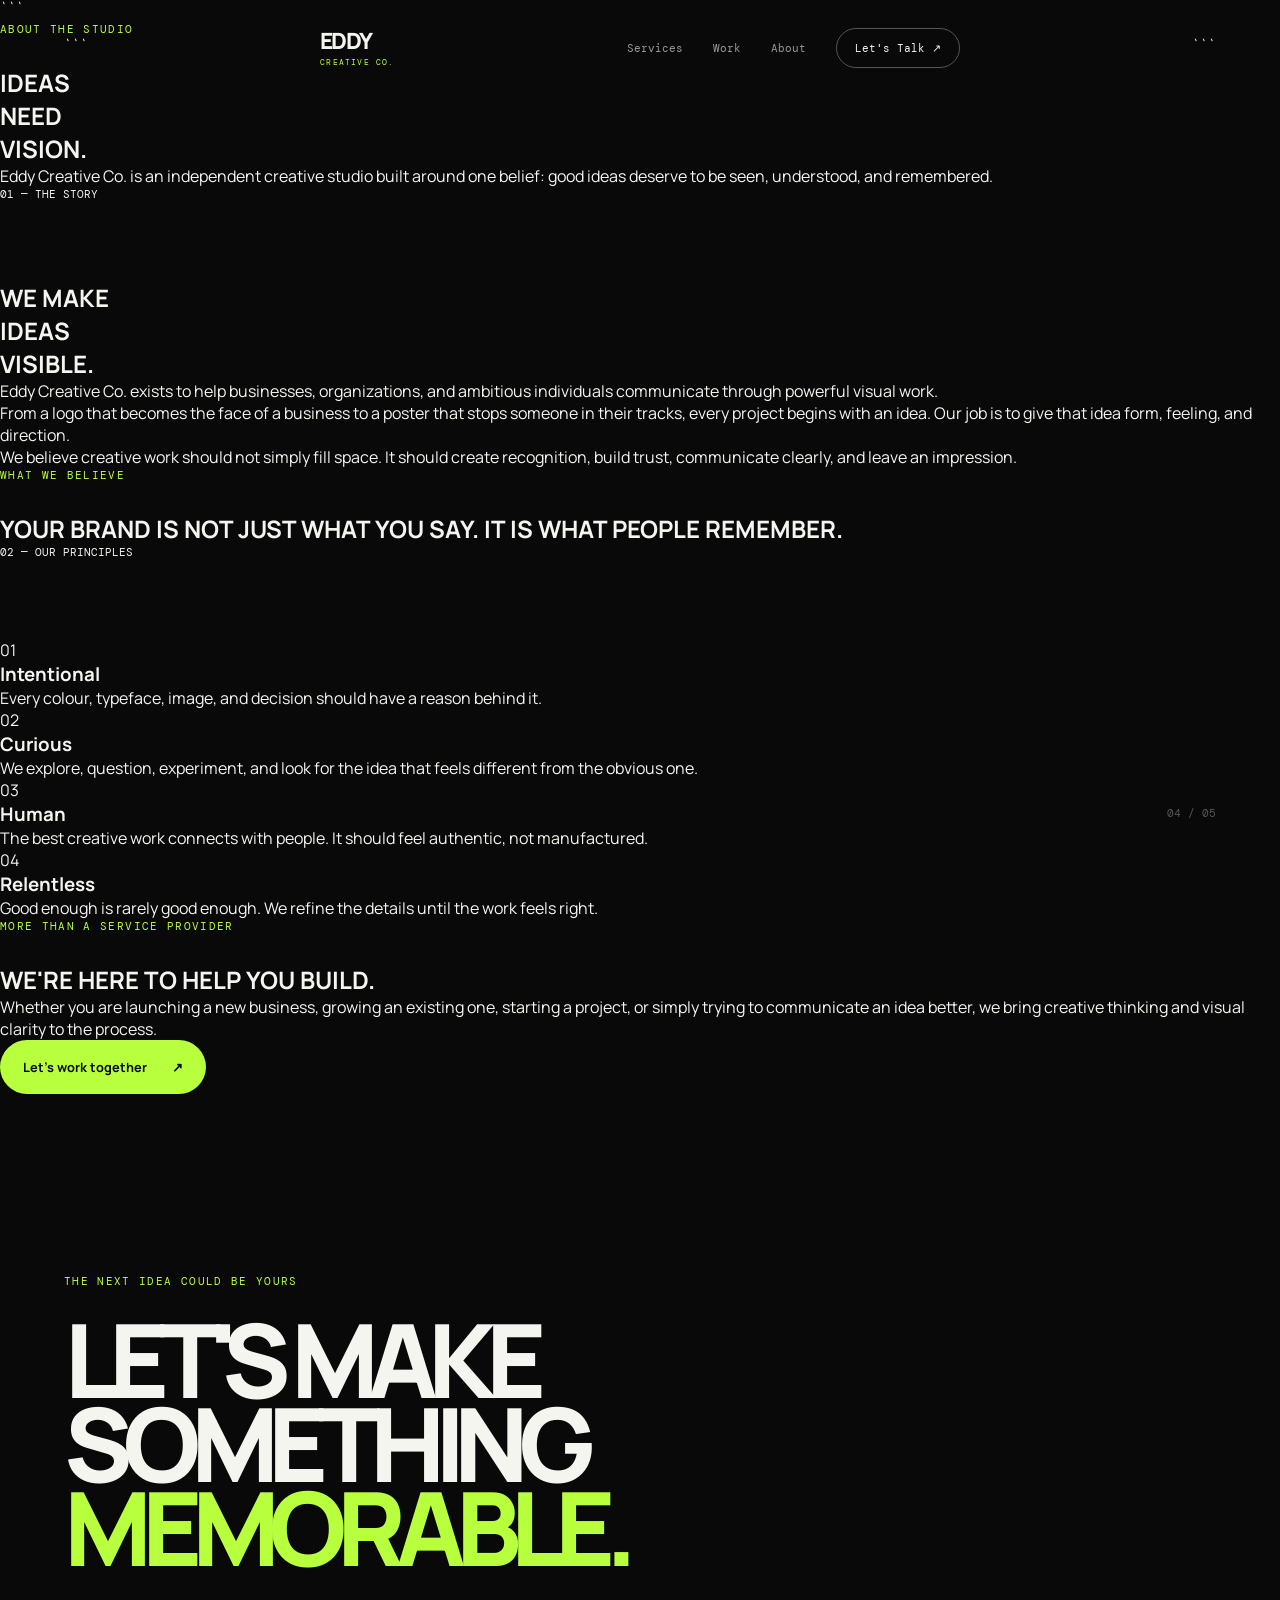
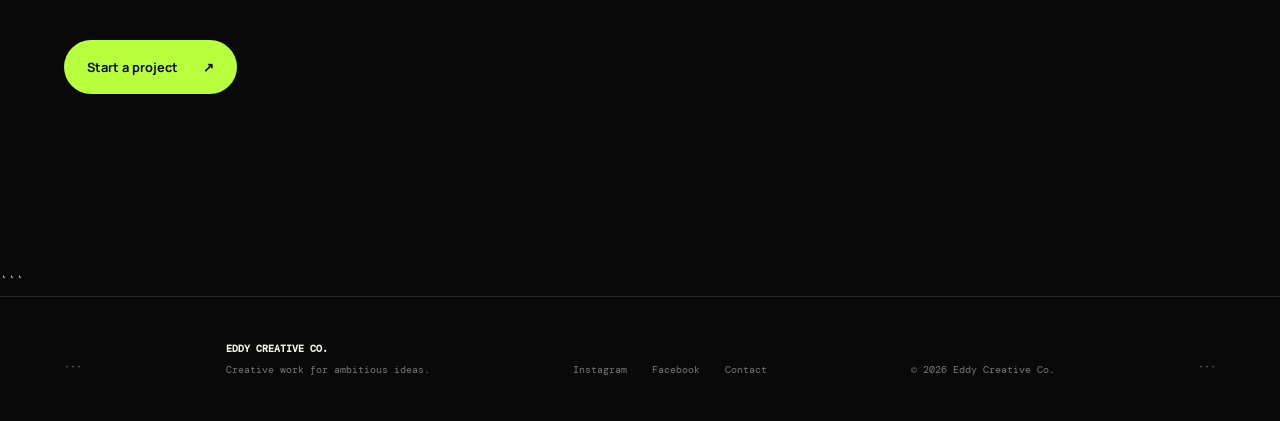
==== about.html @ 86f3cd33 "Update about.html" ====
<!DOCTYPE html>

<html lang="en">

<head>
  <meta charset="UTF-8" />
  <meta name="viewport" content="width=device-width, initial-scale=1.0" />

<meta
 name="description"
 content="About Eddy Creative Co. — an independent creative studio helping ambitious people and businesses turn ideas into memorable visual experiences."
/>

  <title>About — Eddy Creative Co.</title>

  <link rel="stylesheet" href="style.css" />
</head>

<body>

  <header class="site-header">

```
<a href="index.html" class="logo">
  <strong>EDDY</strong>
  <span>CREATIVE CO.</span>
</a>

<nav class="desktop-nav">
  <a href="services.html">Services</a>
  <a href="work.html">Work</a>
  <a href="about.html">About</a>
  <a href="contact.html" class="nav-button">Let's Talk ↗</a>
</nav>

<button class="menu-toggle" aria-label="Open menu">
  <span></span>
  <span></span>
</button>
```

  </header>

  <div class="mobile-menu">

```
<a href="index.html">Home</a>
<a href="services.html">Services</a>
<a href="work.html">Work</a>
<a href="about.html">About</a>
<a href="contact.html">Let's Talk ↗</a>
```

  </div>

  <main>

```
<!-- ABOUT HERO -->

<section class="about-hero">

  <p class="eyebrow">
    About the studio
  </p>

  <h1>
    IDEAS<br />
    NEED<br />
    <span>VISION.</span>
  </h1>

  <p class="about-intro">
    Eddy Creative Co. is an independent creative studio built around one
    belief: good ideas deserve to be seen, understood, and remembered.
  </p>

  <div class="hero-number">
    04 / 05
  </div>

</section>


<!-- STORY -->

<section class="about-story">

  <div class="section-label">
    01 — THE STORY
  </div>

  <div class="about-story-grid">

    <h2>
      WE MAKE<br />
      IDEAS<br />
      <span>VISIBLE.</span>
    </h2>

    <div class="about-story-text">

      <p>
        Eddy Creative Co. exists to help businesses, organizations, and
        ambitious individuals communicate through powerful visual work.
      </p>

      <p>
        From a logo that becomes the face of a business to a poster that
        stops someone in their tracks, every project begins with an idea.
        Our job is to give that idea form, feeling, and direction.
      </p>

      <p>
        We believe creative work should not simply fill space. It should
        create recognition, build trust, communicate clearly, and leave an
        impression.
      </p>

    </div>

  </div>

</section>


<!-- BELIEF -->

<section class="about-belief">

  <p class="eyebrow">
    What we believe
  </p>

  <h2>
    YOUR BRAND IS NOT JUST
    <span>WHAT YOU SAY.</span>
    IT IS WHAT PEOPLE
    <span>REMEMBER.</span>
  </h2>

</section>


<!-- VALUES -->

<section class="values-section">

  <div class="section-label">
    02 — OUR PRINCIPLES
  </div>

  <div class="values-grid">


    <article class="value-card">

      <span>01</span>

      <h3>
        Intentional
      </h3>

      <p>
        Every colour, typeface, image, and decision should have a reason
        behind it.
      </p>

    </article>


    <article class="value-card">

      <span>02</span>

      <h3>
        Curious
      </h3>

      <p>
        We explore, question, experiment, and look for the idea that feels
        different from the obvious one.
      </p>

    </article>


    <article class="value-card">

      <span>03</span>

      <h3>
        Human
      </h3>

      <p>
        The best creative work connects with people. It should feel
        authentic, not manufactured.
      </p>

    </article>


    <article class="value-card">

      <span>04</span>

      <h3>
        Relentless
      </h3>

      <p>
        Good enough is rarely good enough. We refine the details until the
        work feels right.
      </p>

    </article>

  </div>

</section>


<!-- CREATIVE PARTNER -->

<section class="about-partner">

  <div class="partner-content">

    <p class="eyebrow">
      More than a service provider
    </p>

    <h2>
      WE'RE HERE TO HELP YOU
      <span>BUILD.</span>
    </h2>

    <p>
      Whether you are launching a new business, growing an existing one,
      starting a project, or simply trying to communicate an idea better,
      we bring creative thinking and visual clarity to the process.
    </p>

    <a href="contact.html" class="primary-button">
      Let's work together
      <span>↗</span>
    </a>

  </div>

</section>


<!-- CTA -->

<section class="work-cta">

  <p class="eyebrow">
    The next idea could be yours
  </p>

  <h2>
    LET'S MAKE<br />
    SOMETHING<br />
    <span>MEMORABLE.</span>
  </h2>

  <a href="contact.html" class="primary-button">
    Start a project
    <span>↗</span>
  </a>

</section>
```

  </main>

  <footer class="site-footer">

```
<div>

  <strong>
    EDDY CREATIVE CO.
  </strong>

  <p>
    Creative work for ambitious ideas.
  </p>

</div>

<div class="footer-links">

  <a href="#">
    Instagram
  </a>

  <a href="#">
    Facebook
  </a>

  <a href="contact.html">
    Contact
  </a>

</div>

<p>
  © 2026 Eddy Creative Co.
</p>
```

  </footer>

  <script src="script.js"></script>

</body>

</html>
---- style.css ----
@import url('https://fonts.googleapis.com/css2?family=DM+Mono:wght@400;500&family=Manrope:wght@400;500;600;700;800&display=swap');

/* =========================
RESET
========================= */

* {
  margin: 0;
  padding: 0;
  box-sizing: border-box;
  }

html {
scroll-behavior: smooth;
}

body {
background: #090909;
color: #f5f5f0;
font-family: 'Manrope', sans-serif;
overflow-x: hidden;
}

a {
color: inherit;
text-decoration: none;
}

button {
font-family: inherit;
}

/* =========================
VARIABLES
========================= */

:root {
--black: #090909;
--dark: #111111;
--soft-dark: #181818;
--white: #f5f5f0;
--muted: #888888;
--line: #292929;
--lime: #b8ff3d;
}

/* =========================
HEADER
========================= */

.site-header {
align-items: center;
display: flex;
justify-content: space-between;
left: 0;
padding: 28px 5vw;
position: absolute;
right: 0;
top: 0;
z-index: 20;
}

.logo {
display: flex;
flex-direction: column;
line-height: 1;
}

.logo strong {
font-size: 1.4rem;
font-weight: 800;
letter-spacing: -0.08em;
}

.logo span {
color: var(--lime);
font-family: 'DM Mono', monospace;
font-size: 0.5rem;
letter-spacing: 0.15em;
margin-top: 5px;
}

.desktop-nav {
align-items: center;
display: flex;
gap: 30px;
}

.desktop-nav a {
color: #999;
font-family: 'DM Mono', monospace;
font-size: 0.7rem;
transition: color 0.3s ease;
}

.desktop-nav a:hover {
color: var(--lime);
}

.nav-button {
border: 1px solid #555;
border-radius: 100px;
color: var(--white) !important;
padding: 12px 18px;
}

/* =========================
MOBILE MENU
========================= */

.menu-toggle {
background: none;
border: none;
cursor: pointer;
display: none;
flex-direction: column;
gap: 6px;
}

.menu-toggle span {
background: var(--white);
display: block;
height: 1px;
width: 28px;
}

.mobile-menu {
background: var(--black);
display: none;
flex-direction: column;
gap: 25px;
inset: 0;
padding: 120px 8vw;
position: fixed;
z-index: 15;
}

.mobile-menu.active {
display: flex;
}

.mobile-menu a {
font-size: 2.5rem;
font-weight: 700;
letter-spacing: -0.06em;
}

/* =========================
COMMON
========================= */

.eyebrow {
color: var(--lime);
font-family: 'DM Mono', monospace;
font-size: 0.7rem;
letter-spacing: 0.12em;
margin-bottom: 30px;
text-transform: uppercase;
}

.section-label {
font-family: 'DM Mono', monospace;
font-size: 0.7rem;
margin-bottom: 80px;
}

.text-link {
border-bottom: 1px solid #555;
color: #aaa;
display: inline-block;
font-family: 'DM Mono', monospace;
font-size: 0.7rem;
padding-bottom: 8px;
transition: color 0.3s ease, border-color 0.3s ease;
}

.text-link:hover {
border-color: var(--lime);
color: var(--lime);
}

.primary-button {
align-items: center;
background: var(--lime);
border-radius: 100px;
color: var(--black);
display: inline-flex;
font-size: 0.8rem;
font-weight: 700;
gap: 25px;
padding: 18px 23px;
transition: transform 0.3s ease;
}

.primary-button:hover {
transform: translateY(-5px);
}

/* =========================
HOME HERO
========================= */

.hero {
align-items: flex-end;
display: flex;
min-height: 100vh;
overflow: hidden;
padding: 170px 5vw 80px;
position: relative;
}

.hero::before {
background-image:
linear-gradient(
rgba(255, 255, 255, 0.025) 1px,
transparent 1px
),
linear-gradient(
90deg,
rgba(255, 255, 255, 0.025) 1px,
transparent 1px
);
background-size: 80px 80px;
content: '';
inset: 0;
mask-image: linear-gradient(to bottom, black, transparent);
pointer-events: none;
position: absolute;
}

.hero-orb {
background: radial-gradient(
circle,
rgba(184, 255, 61, 0.16),
rgba(184, 255, 61, 0.04) 35%,
transparent 70%
);
height: 800px;
position: absolute;
right: -250px;
top: -150px;
width: 800px;
}

.hero-content {
position: relative;
z-index: 2;
}

.hero h1 {
font-size: clamp(4rem, 11vw, 10rem);
font-weight: 800;
letter-spacing: -0.1em;
line-height: 0.8;
}

.hero h1 span,
.intro-section h2 span,
.services-preview h2 span,
.statement-section h2 span,
.featured-work h2 span,
.cta-section h2 span {
color: var(--lime);
}

.hero-bottom {
align-items: flex-end;
display: flex;
gap: 80px;
justify-content: space-between;
margin-top: 65px;
max-width: 850px;
}

.hero-bottom p {
color: var(--muted);
font-size: 0.95rem;
line-height: 1.7;
max-width: 320px;
}

.hero-number {
bottom: 80px;
color: #555;
font-family: 'DM Mono', monospace;
font-size: 0.7rem;
position: absolute;
right: 5vw;
}

/* =========================
HOME INTRO
========================= */

.intro-section {
background: var(--lime);
color: var(--black);
padding: 150px 5vw;
}

.intro-content {
display: grid;
gap: 100px;
grid-template-columns: 1.4fr 1fr;
}

.intro-content h2 {
font-size: clamp(3rem, 7vw, 7rem);
font-weight: 800;
letter-spacing: -0.09em;
line-height: 0.85;
}

.intro-text {
align-self: end;
max-width: 400px;
}

.intro-text p {
font-size: 1rem;
line-height: 1.7;
margin-bottom: 40px;
}

/* =========================
HOME SERVICES
========================= */

.services-preview {
padding: 160px 5vw;
}

.section-heading {
align-items: flex-end;
display: flex;
justify-content: space-between;
}

.section-heading h2,
.featured-work h2 {
font-size: clamp(3rem, 7vw, 7rem);
font-weight: 800;
letter-spacing: -0.09em;
line-height: 0.85;
}

.services-grid {
display: grid;
grid-template-columns: repeat(4, 1fr);
margin-top: 100px;
}

.service-card {
border-left: 1px solid var(--line);
min-height: 300px;
padding: 25px;
position: relative;
transition: background 0.3s ease;
}

.service-card:hover {
background: var(--soft-dark);
}

.service-card > span {
color: var(--muted);
font-family: 'DM Mono', monospace;
font-size: 0.7rem;
}

.service-card h3 {
font-size: 1.5rem;
letter-spacing: -0.06em;
margin-top: 80px;
}

.service-card p {
color: var(--muted);
font-size: 0.85rem;
line-height: 1.6;
margin-top: 20px;
max-width: 230px;
}

.service-card strong {
bottom: 25px;
font-size: 1.5rem;
position: absolute;
right: 25px;
}

/* =========================
STATEMENT
========================= */

.statement-section {
background: #eeeeea;
color: var(--black);
padding: 160px 5vw;
}

.statement-section .eyebrow {
color: #555;
}

.statement-section h2 {
font-size: clamp(3rem, 7vw, 7rem);
font-weight: 800;
letter-spacing: -0.09em;
line-height: 0.85;
max-width: 1100px;
}

/* =========================
FEATURED WORK
========================= */

.featured-work {
padding: 160px 5vw;
}

.work-grid {
display: grid;
gap: 25px;
grid-template-columns: 1.4fr 1fr;
margin-top: 90px;
}

.work-card-large {
grid-row: span 2;
}

.work-card {
display: block;
}

.work-visual {
align-items: flex-end;
display: flex;
height: 100%;
justify-content: space-between;
min-height: 350px;
padding: 30px;
transition: transform 0.5s ease;
}

.work-card-large .work-visual {
min-height: 725px;
}

.work-card:hover .work-visual {
transform: scale(0.98);
}

.visual-one {
background: #222;
}

.visual-two {
background: #333;
}

.visual-three {
background: #151515;
}

.work-visual span {
color: var(--lime);
font-family: 'DM Mono', monospace;
font-size: 0.7rem;
}

.work-visual strong {
font-size: clamp(1.5rem, 3vw, 3.5rem);
letter-spacing: -0.08em;
line-height: 0.85;
text-align: right;
}

.work-info {
align-items: center;
display: flex;
justify-content: space-between;
padding-top: 18px;
}

.work-info h3 {
font-size: 1rem;
}

.work-info span {
color: var(--muted);
font-family: 'DM Mono', monospace;
font-size: 0.65rem;
}

/* =========================
SERVICES PAGE HERO
========================= */

.services-hero {
min-height: 90vh;
padding: 180px 5vw 100px;
position: relative;
}

.services-hero h1 {
font-size: clamp(4rem, 12vw, 11rem);
font-weight: 800;
letter-spacing: -0.1em;
line-height: 0.8;
}

.services-hero h1 span {
color: var(--lime);
}

.services-intro {
color: var(--muted);
font-size: 0.95rem;
line-height: 1.7;
margin-top: 60px;
max-width: 480px;
}

/* =========================
SERVICE DETAILS
========================= */

.services-list-section {
background: #eeeeea;
color: var(--black);
padding: 120px 5vw 160px;
}

.service-detail {
border-top: 1px solid #c9c9c9;
display: grid;
gap: 50px;
grid-template-columns: 80px 1fr 80px;
padding: 70px 0;
transition: padding 0.3s ease;
}

.service-detail:last-child {
border-bottom: 1px solid #c9c9c9;
}

.service-detail:hover {
padding-left: 20px;
padding-right: 20px;
}

.service-detail-number {
color: #777;
font-family: 'DM Mono', monospace;
font-size: 0.7rem;
}

.service-detail-content {
max-width: 800px;
}

.service-detail-content h2 {
font-size: clamp(3.5rem, 7vw, 7rem);
font-weight: 800;
letter-spacing: -0.09em;
line-height: 0.82;
margin-bottom: 45px;
}

.service-detail-content h2 span {
color: #777;
}

.service-detail-content p {
color: #555;
font-size: 1rem;
line-height: 1.7;
margin-bottom: 20px;
max-width: 600px;
}

.service-tags {
display: flex;
flex-wrap: wrap;
gap: 8px;
margin-top: 40px;
}

.service-tags span {
border: 1px solid #bbb;
border-radius: 100px;
color: #555;
font-family: 'DM Mono', monospace;
font-size: 0.6rem;
padding: 10px 14px;
}

.service-detail-arrow {
font-size: 2rem;
text-align: right;
transition: transform 0.3s ease;
}

.service-detail:hover .service-detail-arrow {
transform: translate(8px, -8px);
}

/* =========================
PROCESS
========================= */

.process-section {
padding: 160px 5vw;
}

.process-section h2 {
font-size: clamp(3rem, 7vw, 7rem);
font-weight: 800;
letter-spacing: -0.09em;
line-height: 0.85;
}

.process-section h2 span {
color: var(--lime);
}

.process-grid {
border-top: 1px solid var(--line);
display: grid;
grid-template-columns: repeat(4, 1fr);
margin-top: 100px;
}

.process-step {
border-right: 1px solid var(--line);
min-height: 280px;
padding: 30px;
}

.process-step:first-child {
border-left: 1px solid var(--line);
}

.process-step > span {
color: var(--lime);
font-family: 'DM Mono', monospace;
font-size: 0.7rem;
}

.process-step h3 {
font-size: 1.5rem;
letter-spacing: -0.06em;
margin-top: 70px;
}

.process-step p {
color: var(--muted);
font-size: 0.85rem;
line-height: 1.7;
margin-top: 20px;
}

/* =========================
WORK PAGE
========================= */

.work-hero {
min-height: 90vh;
padding: 180px 5vw 100px;
position: relative;
}

.work-hero h1 {
font-size: clamp(4rem, 12vw, 11rem);
font-weight: 800;
letter-spacing: -0.1em;
line-height: 0.8;
}

.work-hero h1 span,
.work-cta h2 span {
color: var(--lime);
}

.page-intro {
color: var(--muted);
font-size: 0.95rem;
line-height: 1.7;
margin-top: 55px;
max-width: 420px;
}

/* =========================
WORK CTA
========================= */

.work-cta {
padding: 180px 5vw;
}

.work-cta h2 {
font-size: clamp(3.5rem, 8vw, 8rem);
font-weight: 800;
letter-spacing: -0.1em;
line-height: 0.82;
margin-bottom: 70px;
}

/* =========================
FOOTER
========================= */

.site-footer {
align-items: flex-end;
border-top: 1px solid var(--line);
color: #777;
display: flex;
font-family: 'DM Mono', monospace;
font-size: 0.65rem;
justify-content: space-between;
padding: 45px 5vw;
}

.site-footer strong {
color: var(--white);
}

.site-footer p {
margin-top: 8px;
}

.footer-links {
display: flex;
gap: 25px;
}

.footer-links a:hover {
color: var(--lime);
}

/* =========================
REVEAL ANIMATIONS
========================= */

.reveal {
opacity: 0;
transform: translateY(30px);
transition: opacity 0.7s ease, transform 0.7s ease;
}

.reveal.visible {
opacity: 1;
transform: translateY(0);
}

/* =========================
RESPONSIVE
========================= */

@media (max-width: 850px) {

.desktop-nav {
display: none;
}

.menu-toggle {
display: flex;
}

.hero {
min-height: 850px;
}

.hero-bottom {
align-items: flex-start;
flex-direction: column;
gap: 30px;
}

.intro-content {
gap: 60px;
grid-template-columns: 1fr;
}

.services-grid {
grid-template-columns: 1fr 1fr;
}

.work-grid {
grid-template-columns: 1fr;
}

.work-card-large {
grid-row: auto;
}

.work-card-large .work-visual {
min-height: 450px;
}

.section-heading {
align-items: flex-start;
flex-direction: column;
gap: 40px;
}

.site-footer {
align-items: flex-start;
flex-direction: column;
gap: 35px;
}

.service-detail {
gap: 30px;
grid-template-columns: 50px 1fr 50px;
}

.process-grid {
grid-template-columns: 1fr 1fr;
}

}

@media (max-width: 550px) {

.site-header {
padding: 22px 6vw;
}

.hero {
padding: 160px 6vw 70px;
}

.hero h1 {
font-size: clamp(3.5rem, 16vw, 6rem);
}

.intro-section,
.services-preview,
.featured-work,
.statement-section,
.cta-section,
.work-cta,
.process-section {
padding: 100px 6vw;
}

.services-grid {
grid-template-columns: 1fr;
}

.service-card {
border-left: none;
border-top: 1px solid var(--line);
min-height: 260px;
}

.service-card:first-child {
border-top: none;
}

.work-card-large .work-visual,
.work-visual {
min-height: 350px;
}

.site-footer {
padding: 40px 6vw;
}

.services-hero,
.work-hero {
min-height: 800px;
padding: 160px 6vw 80px;
}

.services-hero h1,
.work-hero h1 {
font-size: clamp(3.5rem, 16vw, 6rem);
}

.services-list-section {
padding: 80px 6vw 100px;
}

.service-detail {
display: block;
padding: 55px 0;
}

.service-detail:hover {
padding-left: 0;
padding-right: 0;
}

.service-detail-number {
margin-bottom: 35px;
}

.service-detail-content h2 {
font-size: clamp(3rem, 15vw, 5rem);
margin-bottom: 35px;
}

.service-detail-arrow {
margin-top: 35px;
text-align: left;
}

.process-grid {
grid-template-columns: 1fr;
margin-top: 70px;
}

.process-step,
.process-step:first-child {
border-left: 1px solid var(--line);
border-right: 1px solid var(--line);
border-bottom: 1px solid var(--line);
}

.process-step h3 {
margin-top: 45px;
}

}
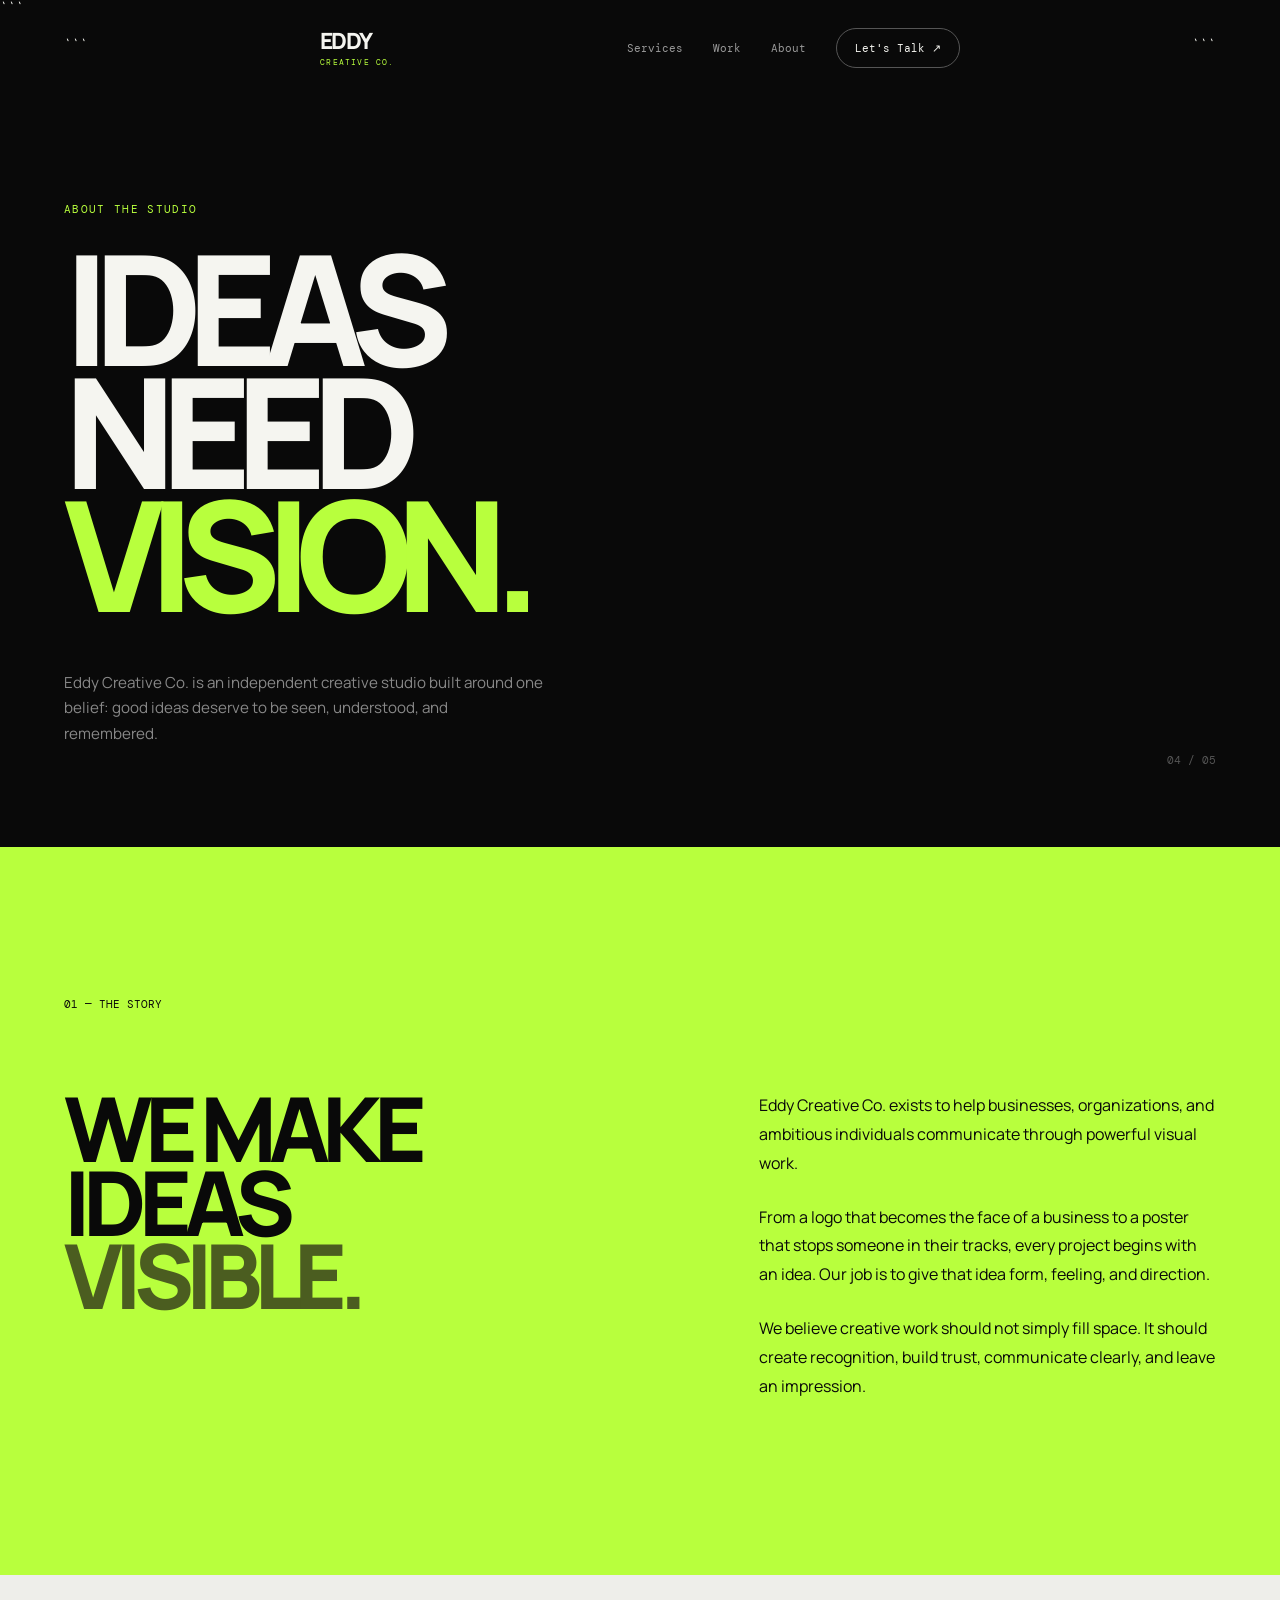
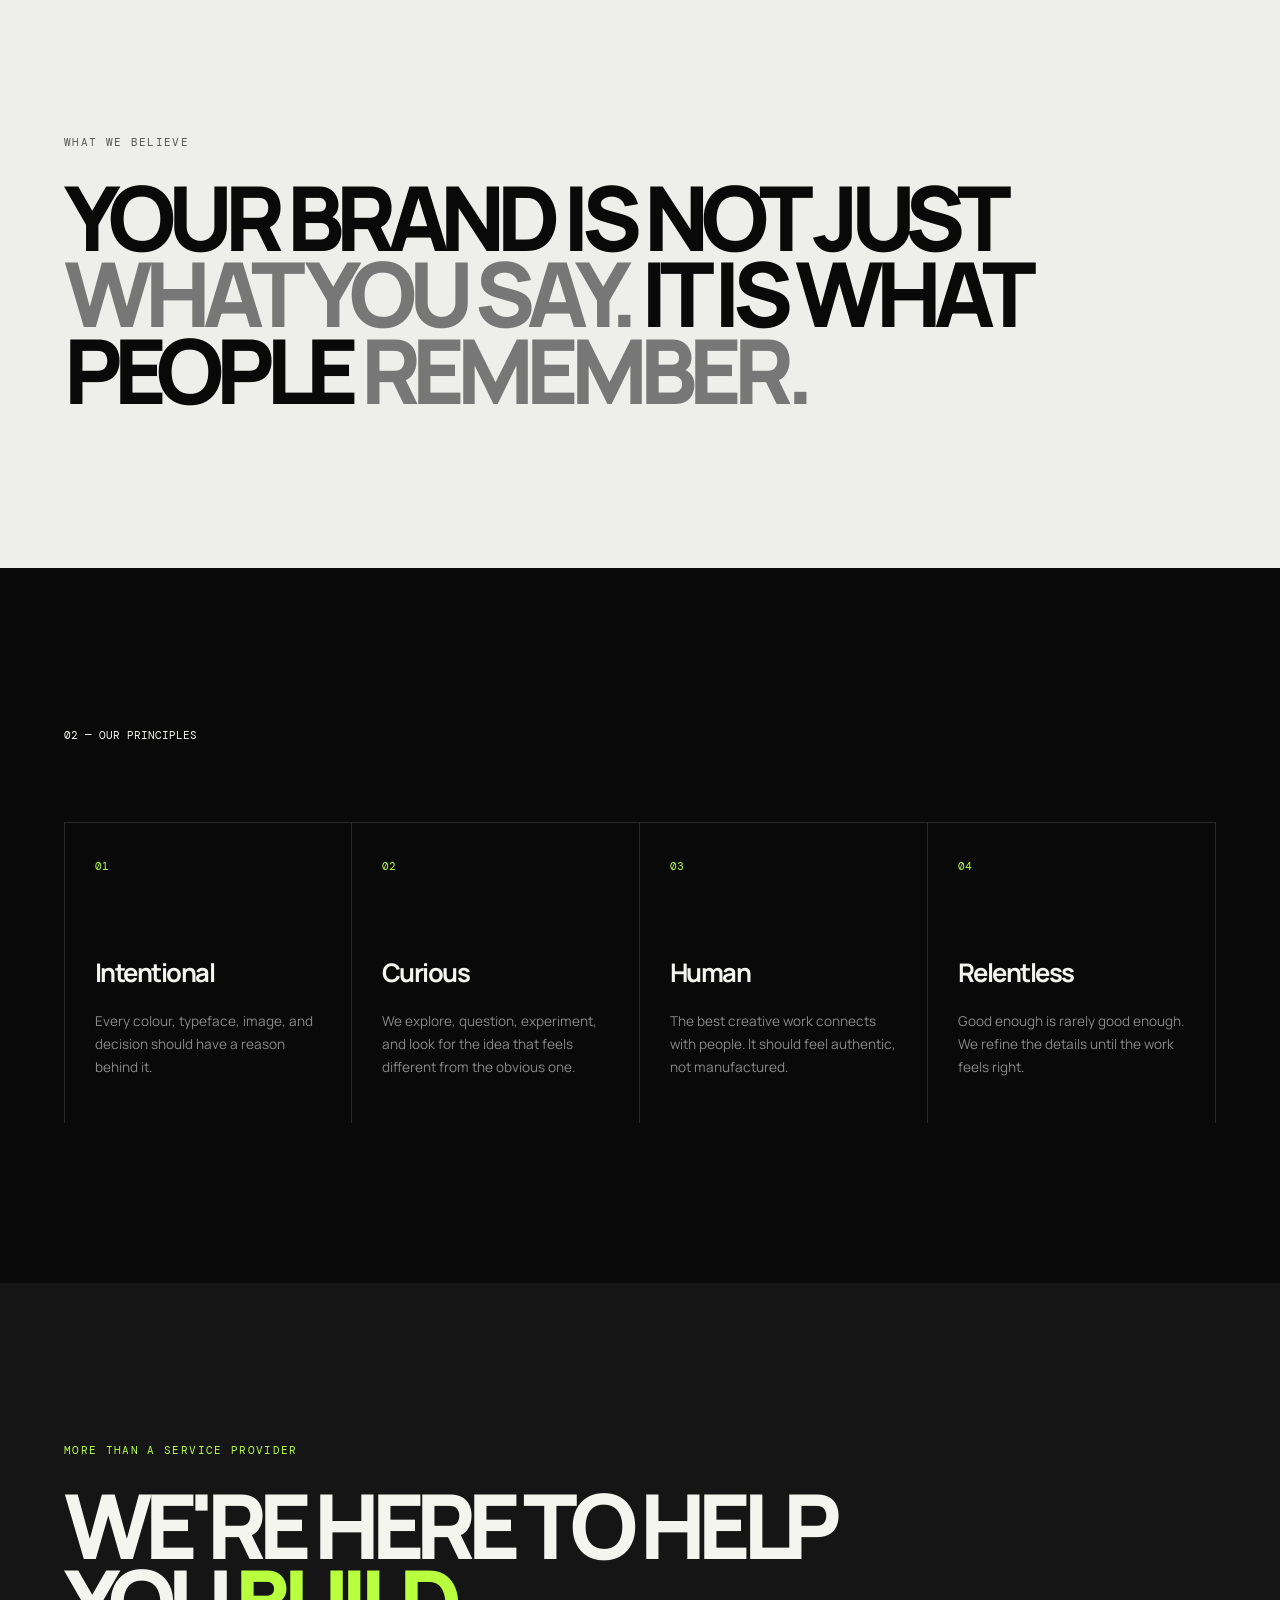
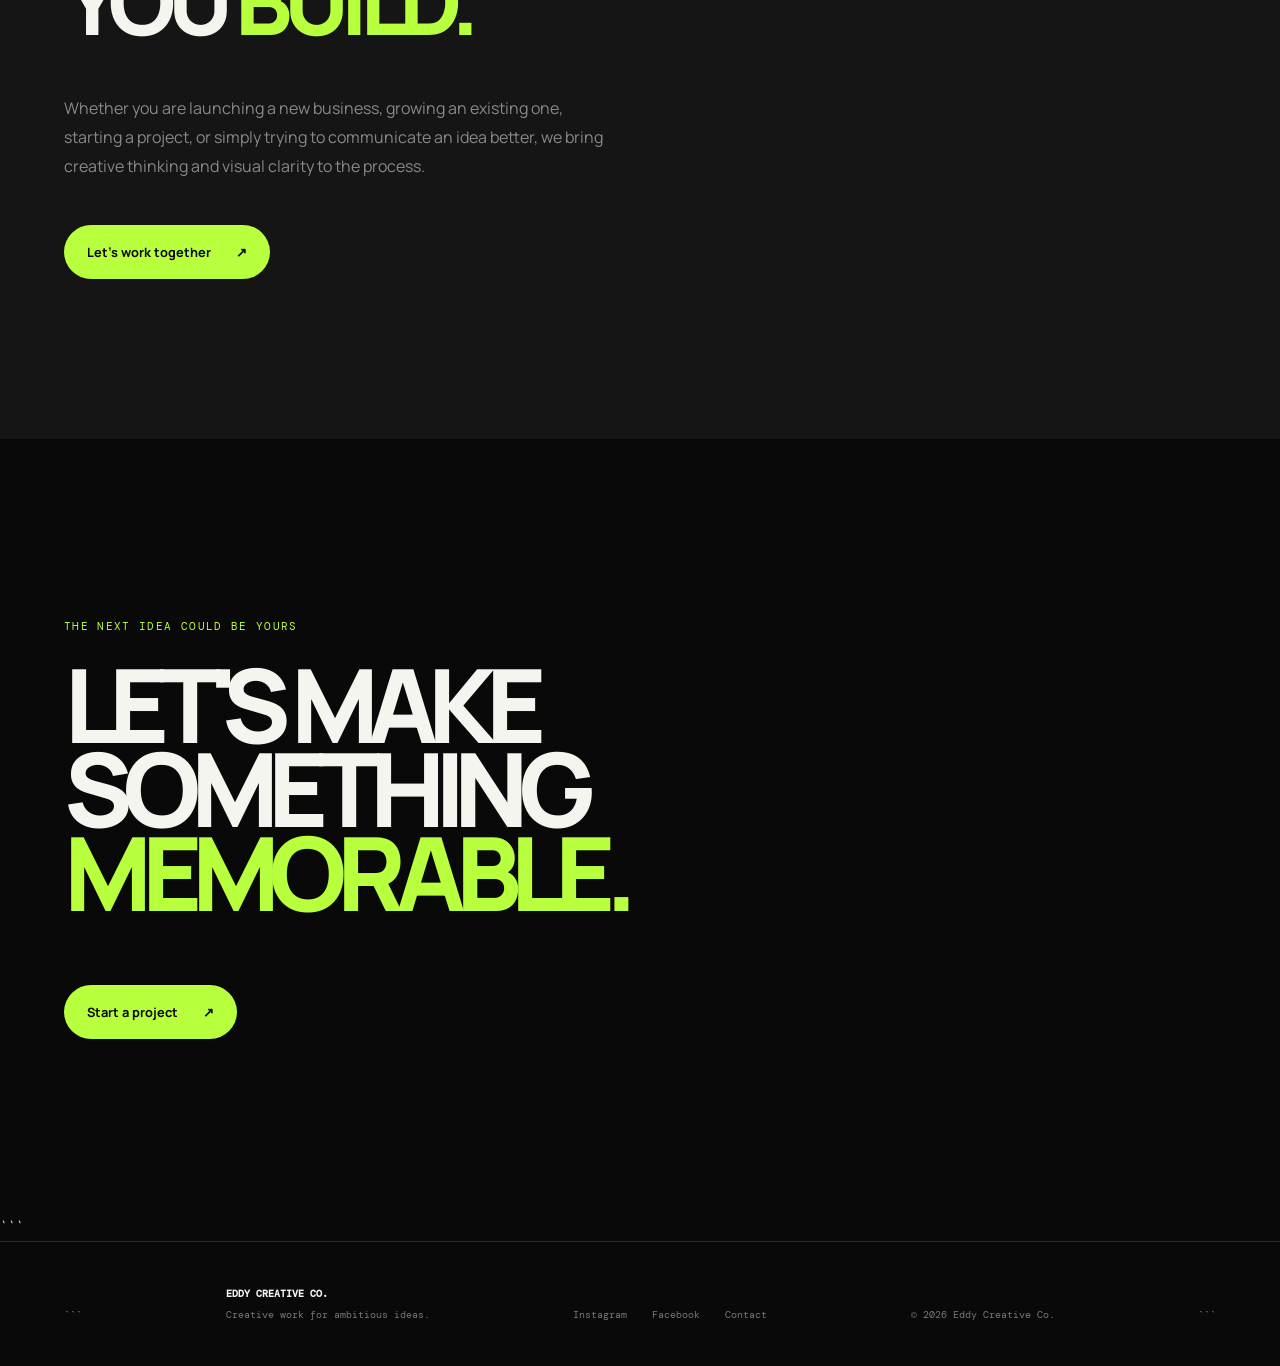
==== commit 37cacd0f: "Update about.html" ====
--- a/about.html
+++ b/about.html
@@ -3,52 +3,231 @@
 <html lang="en">
 
 <head>
-  <meta charset="UTF-8" />
-  <meta name="viewport" content="width=device-width, initial-scale=1.0" />
-
-<meta
- name="description"
- content="About Eddy Creative Co. — an independent creative studio helping ambitious people and businesses turn ideas into memorable visual experiences."
-/>
-
-  <title>About — Eddy Creative Co.</title>
-
-  <link rel="stylesheet" href="style.css" />
+
+  <meta charset="UTF-8">
+
+<meta
+name="viewport"
+content="width=device-width, initial-scale=1.0"
+
+>
+
+  <!-- Google Search Console Verification -->
+
+<meta
+name="google-site-verification"
+content="nQFoyttFOH3jRJIkFZbqDxu40IJLwQLUJpzGsCXbFrE"
+
+>
+
+  <!-- SEO -->
+
+  <title>
+    About Eddy Creative Co. | Independent Creative Studio in Kenya
+  </title>
+
+<meta
+name="description"
+content="Learn about Eddy Creative Co., an independent creative studio helping businesses, organisations and ambitious individuals turn ideas into memorable visual experiences through design, branding and digital creativity."
+
+>
+
+<meta
+name="keywords"
+content="about Eddy Creative Co, creative studio Kenya, graphic design studio Kenya, branding studio, independent creative studio, Eddy Hope"
+
+>
+
+<meta
+name="author"
+content="Eddy Creative Co."
+
+>
+
+  <!-- Canonical URL -->
+
+  <link
+    rel="canonical"
+    href="https://eddy-creative-co.vercel.app/about.html"
+  >
+
+  <!-- Open Graph / Social Sharing -->
+
+<meta
+property="og:title"
+content="About Eddy Creative Co. | Independent Creative Studio"
+
+>
+
+<meta
+property="og:description"
+content="Eddy Creative Co. helps businesses, organisations and ambitious individuals turn ideas into memorable visual experiences."
+
+>
+
+<meta
+property="og:type"
+content="website"
+
+>
+
+<meta
+property="og:url"
+content="https://eddy-creative-co.vercel.app/about.html"
+
+>
+
+  <!-- Twitter / Social Sharing -->
+
+<meta
+name="twitter:card"
+content="summary_large_image"
+
+>
+
+<meta
+name="twitter:title"
+content="About Eddy Creative Co. | Creative Studio"
+
+>
+
+<meta
+name="twitter:description"
+content="Discover the story, principles and creative thinking behind Eddy Creative Co."
+
+>
+
+  <!-- Creative Studio Structured Data -->
+
+  <script type="application/ld+json">
+
+  {
+    "@context": "https://schema.org",
+
+    "@type": "Organization",
+
+    "name": "Eddy Creative Co.",
+
+    "url": "https://eddy-creative-co.vercel.app/",
+
+    "description": "An independent creative studio helping businesses, organisations and ambitious individuals turn ideas into memorable visual experiences.",
+
+    "areaServed": "Kenya",
+
+    "sameAs": [
+      "https://www.instagram.com/eddyhopez1"
+    ]
+
+  }
+
+  </script>
+
+  <!-- Stylesheet -->
+
+  <link
+    rel="stylesheet"
+    href="style.css"
+  >
+
 </head>
 
 <body>
 
+  <!-- HEADER -->
+
   <header class="site-header">
 
 ```
-<a href="index.html" class="logo">
-  <strong>EDDY</strong>
-  <span>CREATIVE CO.</span>
+<a
+  href="index.html"
+  class="logo"
+>
+
+  <strong>
+    EDDY
+  </strong>
+
+
+  <span>
+    CREATIVE CO.
+  </span>
+
 </a>
 
+
 <nav class="desktop-nav">
-  <a href="services.html">Services</a>
-  <a href="work.html">Work</a>
-  <a href="about.html">About</a>
-  <a href="contact.html" class="nav-button">Let's Talk ↗</a>
+
+
+  <a href="services.html">
+    Services
+  </a>
+
+
+  <a href="work.html">
+    Work
+  </a>
+
+
+  <a href="about.html">
+    About
+  </a>
+
+
+  <a
+    href="contact.html"
+    class="nav-button"
+  >
+
+    Let's Talk ↗
+
+  </a>
+
+
 </nav>
 
-<button class="menu-toggle" aria-label="Open menu">
+
+<button
+  class="menu-toggle"
+  aria-label="Open menu"
+>
+
   <span></span>
+
   <span></span>
+
 </button>
 ```
 
   </header>
 
+  <!-- MOBILE MENU -->
+
   <div class="mobile-menu">
 
 ```
-<a href="index.html">Home</a>
-<a href="services.html">Services</a>
-<a href="work.html">Work</a>
-<a href="about.html">About</a>
-<a href="contact.html">Let's Talk ↗</a>
+<a href="index.html">
+  Home
+</a>
+
+
+<a href="services.html">
+  Services
+</a>
+
+
+<a href="work.html">
+  Work
+</a>
+
+
+<a href="about.html">
+  About
+</a>
+
+
+<a href="contact.html">
+  Let's Talk ↗
+</a>
 ```
 
   </div>
@@ -59,165 +238,248 @@
 <!-- ABOUT HERO -->
 
 <section class="about-hero">
+
 
   <p class="eyebrow">
     About the studio
   </p>
 
+
   <h1>
+
     IDEAS<br />
+
     NEED<br />
-    <span>VISION.</span>
+
+    <span>
+      VISION.
+    </span>
+
   </h1>
 
+
   <p class="about-intro">
+
     Eddy Creative Co. is an independent creative studio built around one
     belief: good ideas deserve to be seen, understood, and remembered.
+
   </p>
+
 
   <div class="hero-number">
     04 / 05
   </div>
 
+
 </section>
 
 
 <!-- STORY -->
 
 <section class="about-story">
+
 
   <div class="section-label">
     01 — THE STORY
   </div>
 
+
   <div class="about-story-grid">
 
+
     <h2>
+
       WE MAKE<br />
+
       IDEAS<br />
-      <span>VISIBLE.</span>
+
+      <span>
+        VISIBLE.
+      </span>
+
     </h2>
 
+
     <div class="about-story-text">
 
+
       <p>
+
         Eddy Creative Co. exists to help businesses, organizations, and
         ambitious individuals communicate through powerful visual work.
+
       </p>
 
+
       <p>
+
         From a logo that becomes the face of a business to a poster that
         stops someone in their tracks, every project begins with an idea.
         Our job is to give that idea form, feeling, and direction.
+
       </p>
 
+
       <p>
+
         We believe creative work should not simply fill space. It should
         create recognition, build trust, communicate clearly, and leave an
         impression.
+
       </p>
 
+
     </div>
 
+
   </div>
 
+
 </section>
 
 
 <!-- BELIEF -->
 
 <section class="about-belief">
+
 
   <p class="eyebrow">
     What we believe
   </p>
 
+
   <h2>
+
     YOUR BRAND IS NOT JUST
-    <span>WHAT YOU SAY.</span>
+
+    <span>
+      WHAT YOU SAY.
+    </span>
+
     IT IS WHAT PEOPLE
-    <span>REMEMBER.</span>
+
+    <span>
+      REMEMBER.
+    </span>
+
   </h2>
 
+
 </section>
 
 
 <!-- VALUES -->
 
 <section class="values-section">
+
 
   <div class="section-label">
     02 — OUR PRINCIPLES
   </div>
 
+
   <div class="values-grid">
 
 
     <article class="value-card">
 
-      <span>01</span>
+
+      <span>
+        01
+      </span>
+
 
       <h3>
         Intentional
       </h3>
 
+
       <p>
+
         Every colour, typeface, image, and decision should have a reason
         behind it.
+
       </p>
 
+
     </article>
 
 
     <article class="value-card">
 
-      <span>02</span>
+
+      <span>
+        02
+      </span>
+
 
       <h3>
         Curious
       </h3>
 
+
       <p>
+
         We explore, question, experiment, and look for the idea that feels
         different from the obvious one.
+
       </p>
 
+
     </article>
 
 
     <article class="value-card">
 
-      <span>03</span>
+
+      <span>
+        03
+      </span>
+
 
       <h3>
         Human
       </h3>
 
+
       <p>
+
         The best creative work connects with people. It should feel
         authentic, not manufactured.
+
       </p>
 
+
     </article>
 
 
     <article class="value-card">
 
-      <span>04</span>
+
+      <span>
+        04
+      </span>
+
 
       <h3>
         Relentless
       </h3>
 
+
       <p>
+
         Good enough is rarely good enough. We refine the details until the
         work feels right.
+
       </p>
 
+
     </article>
 
+
   </div>
 
+
 </section>
 
 
@@ -225,87 +487,144 @@
 
 <section class="about-partner">
 
+
   <div class="partner-content">
+
 
     <p class="eyebrow">
       More than a service provider
     </p>
 
+
     <h2>
+
       WE'RE HERE TO HELP YOU
-      <span>BUILD.</span>
+
+      <span>
+        BUILD.
+      </span>
+
     </h2>
 
+
     <p>
+
       Whether you are launching a new business, growing an existing one,
       starting a project, or simply trying to communicate an idea better,
       we bring creative thinking and visual clarity to the process.
+
     </p>
 
-    <a href="contact.html" class="primary-button">
+
+    <a
+      href="contact.html"
+      class="primary-button"
+    >
+
       Let's work together
-      <span>↗</span>
+
+      <span>
+        ↗
+      </span>
+
     </a>
 
+
   </div>
 
+
 </section>
 
 
 <!-- CTA -->
 
 <section class="work-cta">
+
 
   <p class="eyebrow">
     The next idea could be yours
   </p>
 
+
   <h2>
+
     LET'S MAKE<br />
+
     SOMETHING<br />
-    <span>MEMORABLE.</span>
+
+    <span>
+      MEMORABLE.
+    </span>
+
   </h2>
 
-  <a href="contact.html" class="primary-button">
+
+  <a
+    href="contact.html"
+    class="primary-button"
+  >
+
     Start a project
-    <span>↗</span>
-  </a>
+
+    <span>
+      ↗
+    </span>
+
+  </a>
+
 
 </section>
 ```
 
   </main>
 
+  <!-- FOOTER -->
+
   <footer class="site-footer">
 
 ```
 <div>
+
 
   <strong>
     EDDY CREATIVE CO.
   </strong>
 
+
   <p>
     Creative work for ambitious ideas.
   </p>
 
+
 </div>
 
+
 <div class="footer-links">
 
-  <a href="#">
+
+  <a
+    href="https://www.instagram.com/eddyhopez1"
+    target="_blank"
+    rel="noopener noreferrer"
+  >
+
     Instagram
-  </a>
+
+  </a>
+
 
   <a href="#">
     Facebook
   </a>
 
+
   <a href="contact.html">
     Contact
   </a>
 
+
 </div>
+
 
 <p>
   © 2026 Eddy Creative Co.
--- a/style.css
+++ b/style.css
@@ -1,8 +1,8 @@
 @import url('https://fonts.googleapis.com/css2?family=DM+Mono:wght@400;500&family=Manrope:wght@400;500;600;700;800&display=swap');
 
-/* =========================
+/* =====================================================
 RESET
-========================= */
+===================================================== */
 
 * {
   margin: 0;
@@ -26,13 +26,16 @@
 text-decoration: none;
 }
 
-button {
+button,
+input,
+textarea,
+select {
 font-family: inherit;
 }
 
-/* =========================
+/* =====================================================
 VARIABLES
-========================= */
+===================================================== */
 
 :root {
 --black: #090909;
@@ -44,9 +47,9 @@
 --lime: #b8ff3d;
 }
 
-/* =========================
+/* =====================================================
 HEADER
-========================= */
+===================================================== */
 
 .site-header {
 align-items: center;
@@ -104,9 +107,9 @@
 padding: 12px 18px;
 }
 
-/* =========================
+/* =====================================================
 MOBILE MENU
-========================= */
+===================================================== */
 
 .menu-toggle {
 background: none;
@@ -115,13 +118,25 @@
 display: none;
 flex-direction: column;
 gap: 6px;
+padding: 5px;
+position: relative;
+z-index: 30;
 }
 
 .menu-toggle span {
 background: var(--white);
 display: block;
 height: 1px;
+transition: transform 0.3s ease;
 width: 28px;
+}
+
+.menu-toggle.active span:first-child {
+transform: translateY(3.5px) rotate(45deg);
+}
+
+.menu-toggle.active span:last-child {
+transform: translateY(-3.5px) rotate(-45deg);
 }
 
 .mobile-menu {
@@ -145,9 +160,9 @@
 letter-spacing: -0.06em;
 }
 
-/* =========================
+/* =====================================================
 COMMON
-========================= */
+===================================================== */
 
 .eyebrow {
 color: var(--lime);
@@ -164,26 +179,13 @@
 margin-bottom: 80px;
 }
 
-.text-link {
-border-bottom: 1px solid #555;
-color: #aaa;
-display: inline-block;
-font-family: 'DM Mono', monospace;
-font-size: 0.7rem;
-padding-bottom: 8px;
-transition: color 0.3s ease, border-color 0.3s ease;
-}
-
-.text-link:hover {
-border-color: var(--lime);
-color: var(--lime);
-}
-
 .primary-button {
 align-items: center;
 background: var(--lime);
+border: none;
 border-radius: 100px;
 color: var(--black);
+cursor: pointer;
 display: inline-flex;
 font-size: 0.8rem;
 font-weight: 700;
@@ -196,9 +198,9 @@
 transform: translateY(-5px);
 }
 
-/* =========================
+/* =====================================================
 HOME HERO
-========================= */
+===================================================== */
 
 .hero {
 align-items: flex-end;
@@ -254,12 +256,7 @@
 line-height: 0.8;
 }
 
-.hero h1 span,
-.intro-section h2 span,
-.services-preview h2 span,
-.statement-section h2 span,
-.featured-work h2 span,
-.cta-section h2 span {
+.hero h1 span {
 color: var(--lime);
 }
 
@@ -288,9 +285,9 @@
 right: 5vw;
 }
 
-/* =========================
+/* =====================================================
 HOME INTRO
-========================= */
+===================================================== */
 
 .intro-section {
 background: var(--lime);
@@ -311,6 +308,10 @@
 line-height: 0.85;
 }
 
+.intro-content h2 span {
+color: #4b5d20;
+}
+
 .intro-text {
 align-self: end;
 max-width: 400px;
@@ -322,9 +323,9 @@
 margin-bottom: 40px;
 }
 
-/* =========================
+/* =====================================================
 HOME SERVICES
-========================= */
+===================================================== */
 
 .services-preview {
 padding: 160px 5vw;
@@ -344,6 +345,11 @@
 line-height: 0.85;
 }
 
+.section-heading h2 span,
+.featured-work h2 span {
+color: var(--lime);
+}
+
 .services-grid {
 display: grid;
 grid-template-columns: repeat(4, 1fr);
@@ -389,9 +395,9 @@
 right: 25px;
 }
 
-/* =========================
+/* =====================================================
 STATEMENT
-========================= */
+===================================================== */
 
 .statement-section {
 background: #eeeeea;
@@ -411,9 +417,13 @@
 max-width: 1100px;
 }
 
-/* =========================
+.statement-section h2 span {
+color: #777;
+}
+
+/* =====================================================
 FEATURED WORK
-========================= */
+===================================================== */
 
 .featured-work {
 padding: 160px 5vw;
@@ -494,38 +504,50 @@
 font-size: 0.65rem;
 }
 
-/* =========================
-SERVICES PAGE HERO
-========================= */
-
-.services-hero {
+/* =====================================================
+SERVICES / WORK / ABOUT / CONTACT HEROES
+===================================================== */
+
+.services-hero,
+.work-hero,
+.about-hero,
+.contact-hero {
 min-height: 90vh;
 padding: 180px 5vw 100px;
 position: relative;
 }
 
-.services-hero h1 {
+.services-hero h1,
+.work-hero h1,
+.about-hero h1,
+.contact-hero h1 {
 font-size: clamp(4rem, 12vw, 11rem);
 font-weight: 800;
 letter-spacing: -0.1em;
 line-height: 0.8;
 }
 
-.services-hero h1 span {
+.services-hero h1 span,
+.work-hero h1 span,
+.about-hero h1 span,
+.contact-hero h1 span {
 color: var(--lime);
 }
 
-.services-intro {
+.services-intro,
+.page-intro,
+.about-intro,
+.contact-intro {
 color: var(--muted);
 font-size: 0.95rem;
 line-height: 1.7;
-margin-top: 60px;
+margin-top: 55px;
 max-width: 480px;
 }
 
-/* =========================
-SERVICE DETAILS
-========================= */
+/* =====================================================
+SERVICES PAGE
+===================================================== */
 
 .services-list-section {
 background: #eeeeea;
@@ -607,9 +629,9 @@
 transform: translate(8px, -8px);
 }
 
-/* =========================
+/* =====================================================
 PROCESS
-========================= */
+===================================================== */
 
 .process-section {
 padding: 160px 5vw;
@@ -662,39 +684,423 @@
 margin-top: 20px;
 }
 
-/* =========================
+/* =====================================================
 WORK PAGE
-========================= */
-
-.work-hero {
-min-height: 90vh;
-padding: 180px 5vw 100px;
+===================================================== */
+
+.portfolio-section {
+background: #eeeeea;
+color: var(--black);
+padding: 110px 5vw 160px;
+}
+
+.portfolio-toolbar {
+align-items: center;
+border-bottom: 1px solid #ccc;
+display: flex;
+justify-content: space-between;
+padding-bottom: 20px;
+}
+
+.portfolio-toolbar > span {
+color: #777;
+font-family: 'DM Mono', monospace;
+font-size: 0.65rem;
+text-transform: uppercase;
+}
+
+.portfolio-filters {
+display: flex;
+flex-wrap: wrap;
+gap: 8px;
+}
+
+.filter-button {
+background: transparent;
+border: 1px solid #ccc;
+border-radius: 100px;
+color: var(--black);
+cursor: pointer;
+font-family: 'DM Mono', monospace;
+font-size: 0.6rem;
+padding: 9px 14px;
+}
+
+.filter-button:hover,
+.filter-button.active {
+background: var(--black);
+color: white;
+}
+
+.portfolio-grid {
+display: grid;
+gap: 70px 25px;
+grid-template-columns: 1fr 1fr;
+margin-top: 70px;
+}
+
+.portfolio-large {
+grid-row: span 2;
+}
+
+.portfolio-wide {
+grid-column: span 2;
+}
+
+.portfolio-card {
+cursor: pointer;
+}
+
+.portfolio-image {
+align-items: flex-end;
+display: flex;
+justify-content: space-between;
+min-height: 480px;
+overflow: hidden;
+padding: 30px;
 position: relative;
-}
-
-.work-hero h1 {
-font-size: clamp(4rem, 12vw, 11rem);
+transition: transform 0.5s ease;
+}
+
+.portfolio-large .portfolio-image {
+min-height: 720px;
+}
+
+.portfolio-wide .portfolio-image {
+min-height: 400px;
+}
+
+.portfolio-card:hover .portfolio-image {
+transform: scale(0.98);
+}
+
+.portfolio-image img {
+height: 100%;
+inset: 0;
+object-fit: cover;
+position: absolute;
+width: 100%;
+}
+
+.portfolio-image::after {
+background: linear-gradient(
+to top,
+rgba(0, 0, 0, 0.65),
+transparent 55%
+);
+content: '';
+inset: 0;
+pointer-events: none;
+position: absolute;
+}
+
+.project-number,
+.project-title {
+position: relative;
+z-index: 2;
+}
+
+.project-number {
+color: var(--lime);
+font-family: 'DM Mono', monospace;
+font-size: 0.7rem;
+}
+
+.project-title {
+color: white;
+font-size: clamp(1.5rem, 4vw, 4rem);
+font-weight: 800;
+letter-spacing: -0.08em;
+line-height: 0.85;
+text-align: right;
+}
+
+.portfolio-info {
+align-items: flex-start;
+display: flex;
+justify-content: space-between;
+padding-top: 20px;
+}
+
+.portfolio-info h2 {
+font-size: 1.5rem;
+letter-spacing: -0.06em;
+}
+
+.portfolio-info p {
+color: #777;
+font-size: 0.8rem;
+line-height: 1.6;
+margin-top: 8px;
+max-width: 400px;
+}
+
+.project-arrow {
+font-size: 1.5rem;
+}
+
+/* =====================================================
+ABOUT PAGE
+===================================================== */
+
+.about-story {
+background: var(--lime);
+color: var(--black);
+padding: 150px 5vw;
+}
+
+.about-story-grid {
+display: grid;
+gap: 100px;
+grid-template-columns: 1.3fr 1fr;
+}
+
+.about-story-grid h2 {
+font-size: clamp(3rem, 7vw, 7rem);
+font-weight: 800;
+letter-spacing: -0.09em;
+line-height: 0.82;
+}
+
+.about-story-grid h2 span {
+color: #4b5d20;
+}
+
+.about-story-text {
+align-self: end;
+max-width: 500px;
+}
+
+.about-story-text p {
+font-size: 1rem;
+line-height: 1.8;
+margin-bottom: 25px;
+}
+
+.about-belief {
+background: #eeeeea;
+color: var(--black);
+padding: 160px 5vw;
+}
+
+.about-belief .eyebrow {
+color: #555;
+}
+
+.about-belief h2 {
+font-size: clamp(3rem, 7vw, 7rem);
+font-weight: 800;
+letter-spacing: -0.09em;
+line-height: 0.85;
+max-width: 1200px;
+}
+
+.about-belief h2 span {
+color: #777;
+}
+
+.values-section {
+padding: 160px 5vw;
+}
+
+.values-grid {
+border-top: 1px solid var(--line);
+display: grid;
+grid-template-columns: repeat(4, 1fr);
+}
+
+.value-card {
+border-right: 1px solid var(--line);
+min-height: 300px;
+padding: 30px;
+}
+
+.value-card:first-child {
+border-left: 1px solid var(--line);
+}
+
+.value-card > span {
+color: var(--lime);
+font-family: 'DM Mono', monospace;
+font-size: 0.7rem;
+}
+
+.value-card h3 {
+font-size: 1.6rem;
+letter-spacing: -0.06em;
+margin-top: 80px;
+}
+
+.value-card p {
+color: var(--muted);
+font-size: 0.85rem;
+line-height: 1.7;
+margin-top: 20px;
+}
+
+.about-partner {
+background: #151515;
+padding: 160px 5vw;
+}
+
+.partner-content {
+max-width: 900px;
+}
+
+.partner-content h2 {
+font-size: clamp(3rem, 7vw, 7rem);
+font-weight: 800;
+letter-spacing: -0.09em;
+line-height: 0.85;
+margin-bottom: 55px;
+}
+
+.partner-content h2 span {
+color: var(--lime);
+}
+
+.partner-content > p:not(.eyebrow) {
+color: var(--muted);
+font-size: 1rem;
+line-height: 1.8;
+margin-bottom: 45px;
+max-width: 550px;
+}
+
+/* =====================================================
+CONTACT PAGE
+===================================================== */
+
+.contact-section {
+background: #eeeeea;
+color: var(--black);
+padding: 140px 5vw 160px;
+}
+
+.contact-grid {
+display: grid;
+gap: 120px;
+grid-template-columns: 0.9fr 1.1fr;
+margin: auto;
+max-width: 1400px;
+}
+
+.contact-details h2 {
+font-size: clamp(3rem, 6vw, 6rem);
+font-weight: 800;
+letter-spacing: -0.09em;
+line-height: 0.85;
+margin-bottom: 45px;
+}
+
+.contact-details h2 span {
+color: #777;
+}
+
+.contact-details .eyebrow {
+color: #555;
+}
+
+.contact-description {
+color: #555;
+font-size: 1rem;
+line-height: 1.8;
+max-width: 430px;
+}
+
+.contact-links {
+border-top: 1px solid #c8c8c8;
+margin-top: 60px;
+}
+
+.contact-links a {
+border-bottom: 1px solid #c8c8c8;
+display: flex;
+flex-direction: column;
+gap: 8px;
+padding: 22px 0;
+transition: padding 0.3s ease;
+}
+
+.contact-links a:hover {
+padding-left: 12px;
+}
+
+.contact-links a span {
+color: #777;
+font-family: 'DM Mono', monospace;
+font-size: 0.65rem;
+text-transform: uppercase;
+}
+
+.contact-form {
+background: #ffffff;
+padding: 50px;
+}
+
+.form-group {
+border-bottom: 1px solid #d0d0d0;
+margin-bottom: 35px;
+padding-bottom: 12px;
+}
+
+.form-group label {
+color: #777;
+display: block;
+font-family: 'DM Mono', monospace;
+font-size: 0.65rem;
+margin-bottom: 12px;
+text-transform: uppercase;
+}
+
+.form-group input,
+.form-group select,
+.form-group textarea {
+background: transparent;
+border: none;
+color: var(--black);
+font-size: 1rem;
+outline: none;
+padding: 8px 0;
+width: 100%;
+}
+
+.form-group input::placeholder,
+.form-group textarea::placeholder {
+color: #999;
+}
+
+.form-group select {
+cursor: pointer;
+}
+
+.form-group textarea {
+min-height: 150px;
+resize: vertical;
+}
+
+.form-submit {
+margin-top: 15px;
+}
+
+.contact-final {
+padding: 180px 5vw;
+}
+
+.contact-final h2 {
+font-size: clamp(3.5rem, 8vw, 8rem);
 font-weight: 800;
 letter-spacing: -0.1em;
-line-height: 0.8;
-}
-
-.work-hero h1 span,
-.work-cta h2 span {
+line-height: 0.82;
+}
+
+.contact-final h2 span {
 color: var(--lime);
 }
 
-.page-intro {
-color: var(--muted);
-font-size: 0.95rem;
-line-height: 1.7;
-margin-top: 55px;
-max-width: 420px;
-}
-
-/* =========================
-WORK CTA
-========================= */
+/* =====================================================
+CTA
+===================================================== */
 
 .work-cta {
 padding: 180px 5vw;
@@ -708,9 +1114,13 @@
 margin-bottom: 70px;
 }
 
-/* =========================
+.work-cta h2 span {
+color: var(--lime);
+}
+
+/* =====================================================
 FOOTER
-========================= */
+===================================================== */
 
 .site-footer {
 align-items: flex-end;
@@ -740,9 +1150,9 @@
 color: var(--lime);
 }
 
-/* =========================
-REVEAL ANIMATIONS
-========================= */
+/* =====================================================
+ANIMATIONS
+===================================================== */
 
 .reveal {
 opacity: 0;
@@ -755,9 +1165,9 @@
 transform: translateY(0);
 }
 
-/* =========================
-RESPONSIVE
-========================= */
+/* =====================================================
+RESPONSIVE — TABLET
+===================================================== */
 
 @media (max-width: 850px) {
 
@@ -767,10 +1177,6 @@
 
 .menu-toggle {
 display: flex;
-}
-
-.hero {
-min-height: 850px;
 }
 
 .hero-bottom {
@@ -779,7 +1185,8 @@
 gap: 30px;
 }
 
-.intro-content {
+.intro-content,
+.about-story-grid {
 gap: 60px;
 grid-template-columns: 1fr;
 }
@@ -806,123 +1213,329 @@
 gap: 40px;
 }
 
+.service-detail {
+gap: 30px;
+grid-template-columns: 50px 1fr 50px;
+}
+
+.process-grid,
+.values-grid {
+grid-template-columns: 1fr 1fr;
+}
+
+.contact-grid {
+gap: 80px;
+grid-template-columns: 1fr;
+}
+
+.portfolio-toolbar {
+align-items: flex-start;
+flex-direction: column;
+gap: 25px;
+}
+
+}
+
+/* =====================================================
+RESPONSIVE — MOBILE
+===================================================== */
+
+@media (max-width: 550px) {
+
+.site-header {
+padding: 22px 6vw;
+}
+
+.hero {
+padding: 160px 6vw 70px;
+}
+
+.hero h1 {
+font-size: clamp(3.5rem, 16vw, 6rem);
+}
+
+.intro-section,
+.services-preview,
+.featured-work,
+.statement-section,
+.work-cta,
+.process-section,
+.about-story,
+.about-belief,
+.values-section,
+.about-partner,
+.contact-final {
+padding: 100px 6vw;
+}
+
+.services-grid {
+grid-template-columns: 1fr;
+}
+
+.service-card {
+border-left: none;
+border-top: 1px solid var(--line);
+min-height: 260px;
+}
+
+.service-card:first-child {
+border-top: none;
+}
+
+.work-card-large .work-visual,
+.work-visual {
+min-height: 350px;
+}
+
+.services-hero,
+.work-hero,
+.about-hero,
+.contact-hero {
+min-height: 800px;
+padding: 160px 6vw 80px;
+}
+
+.services-hero h1,
+.work-hero h1,
+.about-hero h1,
+.contact-hero h1 {
+font-size: clamp(3.5rem, 16vw, 6rem);
+}
+
+.services-list-section,
+.portfolio-section,
+.contact-section {
+padding: 80px 6vw 100px;
+}
+
+.service-detail {
+display: block;
+padding: 55px 0;
+}
+
+.service-detail:hover {
+padding-left: 0;
+padding-right: 0;
+}
+
+.service-detail-number {
+margin-bottom: 35px;
+}
+
+.service-detail-content h2 {
+font-size: clamp(3rem, 15vw, 5rem);
+margin-bottom: 35px;
+}
+
+.service-detail-arrow {
+margin-top: 35px;
+text-align: left;
+}
+
+.process-grid,
+.values-grid {
+grid-template-columns: 1fr;
+margin-top: 70px;
+}
+
+.process-step,
+.value-card {
+border-left: 1px solid var(--line);
+border-right: 1px solid var(--line);
+border-bottom: 1px solid var(--line);
+}
+
+.process-step h3,
+.value-card h3 {
+margin-top: 45px;
+}
+
+.about-story-grid h2,
+.about-belief h2,
+.partner-content h2 {
+font-size: clamp(3rem, 15vw, 5rem);
+}
+
+.portfolio-grid {
+grid-template-columns: 1fr;
+}
+
+.portfolio-large {
+grid-row: auto;
+}
+
+.portfolio-wide {
+grid-column: auto;
+}
+
+.portfolio-large .portfolio-image,
+.portfolio-image {
+min-height: 400px;
+}
+
+.contact-form {
+padding: 30px 22px;
+}
+
+.contact-grid {
+gap: 70px;
+}
+
 .site-footer {
 align-items: flex-start;
 flex-direction: column;
 gap: 35px;
-}
-
-.service-detail {
-gap: 30px;
-grid-template-columns: 50px 1fr 50px;
-}
-
-.process-grid {
-grid-template-columns: 1fr 1fr;
-}
-
-}
+padding: 40px 6vw;
+}
+
+  }
+
+/* =====================================================
+WHATSAPP CHAT WIDGET
+===================================================== */
+
+.whatsapp-widget {
+bottom: 25px;
+position: fixed;
+right: 25px;
+z-index: 100;
+}
+
+.whatsapp-button {
+align-items: center;
+background: #25d366;
+border: none;
+border-radius: 50%;
+box-shadow: 0 8px 30px rgba(0, 0, 0, 0.35);
+color: white;
+cursor: pointer;
+display: flex;
+font-size: 1.8rem;
+height: 62px;
+justify-content: center;
+transition: transform 0.3s ease;
+width: 62px;
+}
+
+.whatsapp-button:hover {
+transform: scale(1.1);
+}
+
+.whatsapp-icon {
+font-size: 2rem;
+font-weight: bold;
+}
+
+.whatsapp-chatbox {
+background: #ffffff;
+bottom: 80px;
+box-shadow: 0 15px 50px rgba(0, 0, 0, 0.3);
+color: #111111;
+display: none;
+overflow: hidden;
+position: absolute;
+right: 0;
+width: 340px;
+}
+
+.whatsapp-chatbox.active {
+display: block;
+}
+
+.whatsapp-chat-header {
+align-items: center;
+background: #111111;
+color: white;
+display: flex;
+justify-content: space-between;
+padding: 20px;
+}
+
+.whatsapp-chat-header strong {
+display: block;
+font-size: 0.95rem;
+}
+
+.whatsapp-chat-header span {
+color: #999999;
+display: block;
+font-family: 'DM Mono', monospace;
+font-size: 0.6rem;
+margin-top: 5px;
+}
+
+.whatsapp-chat-header button {
+background: transparent;
+border: none;
+color: white;
+cursor: pointer;
+font-size: 1.8rem;
+}
+
+.whatsapp-chat-body {
+padding: 22px;
+}
+
+.whatsapp-chat-body p {
+background: #f0f0f0;
+color: #333333;
+font-size: 0.85rem;
+line-height: 1.6;
+margin-bottom: 18px;
+padding: 15px;
+}
+
+.whatsapp-chat-body textarea {
+border: 1px solid #dddddd;
+color: #111111;
+font-family: 'Manrope', sans-serif;
+font-size: 0.85rem;
+min-height: 100px;
+outline: none;
+padding: 14px;
+resize: none;
+width: 100%;
+}
+
+.whatsapp-chat-body textarea:focus {
+border-color: #25d366;
+}
+
+.whatsapp-send {
+align-items: center;
+background: #25d366;
+border: none;
+color: #ffffff;
+cursor: pointer;
+display: flex;
+font-family: 'Manrope', sans-serif;
+font-size: 0.8rem;
+font-weight: 700;
+justify-content: space-between;
+margin-top: 14px;
+padding: 15px 18px;
+width: 100%;
+}
+
+.whatsapp-send:hover {
+background: #1ebe5d;
+}
+
+/* =====================================================
+WHATSAPP MOBILE
+===================================================== */
 
 @media (max-width: 550px) {
 
-.site-header {
-padding: 22px 6vw;
-}
-
-.hero {
-padding: 160px 6vw 70px;
-}
-
-.hero h1 {
-font-size: clamp(3.5rem, 16vw, 6rem);
-}
-
-.intro-section,
-.services-preview,
-.featured-work,
-.statement-section,
-.cta-section,
-.work-cta,
-.process-section {
-padding: 100px 6vw;
-}
-
-.services-grid {
-grid-template-columns: 1fr;
-}
-
-.service-card {
-border-left: none;
-border-top: 1px solid var(--line);
-min-height: 260px;
-}
-
-.service-card:first-child {
-border-top: none;
-}
-
-.work-card-large .work-visual,
-.work-visual {
-min-height: 350px;
-}
-
-.site-footer {
-padding: 40px 6vw;
-}
-
-.services-hero,
-.work-hero {
-min-height: 800px;
-padding: 160px 6vw 80px;
-}
-
-.services-hero h1,
-.work-hero h1 {
-font-size: clamp(3.5rem, 16vw, 6rem);
-}
-
-.services-list-section {
-padding: 80px 6vw 100px;
-}
-
-.service-detail {
-display: block;
-padding: 55px 0;
-}
-
-.service-detail:hover {
-padding-left: 0;
-padding-right: 0;
-}
-
-.service-detail-number {
-margin-bottom: 35px;
-}
-
-.service-detail-content h2 {
-font-size: clamp(3rem, 15vw, 5rem);
-margin-bottom: 35px;
-}
-
-.service-detail-arrow {
-margin-top: 35px;
-text-align: left;
-}
-
-.process-grid {
-grid-template-columns: 1fr;
-margin-top: 70px;
-}
-
-.process-step,
-.process-step:first-child {
-border-left: 1px solid var(--line);
-border-right: 1px solid var(--line);
-border-bottom: 1px solid var(--line);
-}
-
-.process-step h3 {
-margin-top: 45px;
-}
-
-}
+.whatsapp-widget {
+bottom: 18px;
+right: 18px;
+}
+
+.whatsapp-chatbox {
+bottom: 75px;
+right: -5px;
+width: min(340px, calc(100vw - 36px));
+}
+
+  }
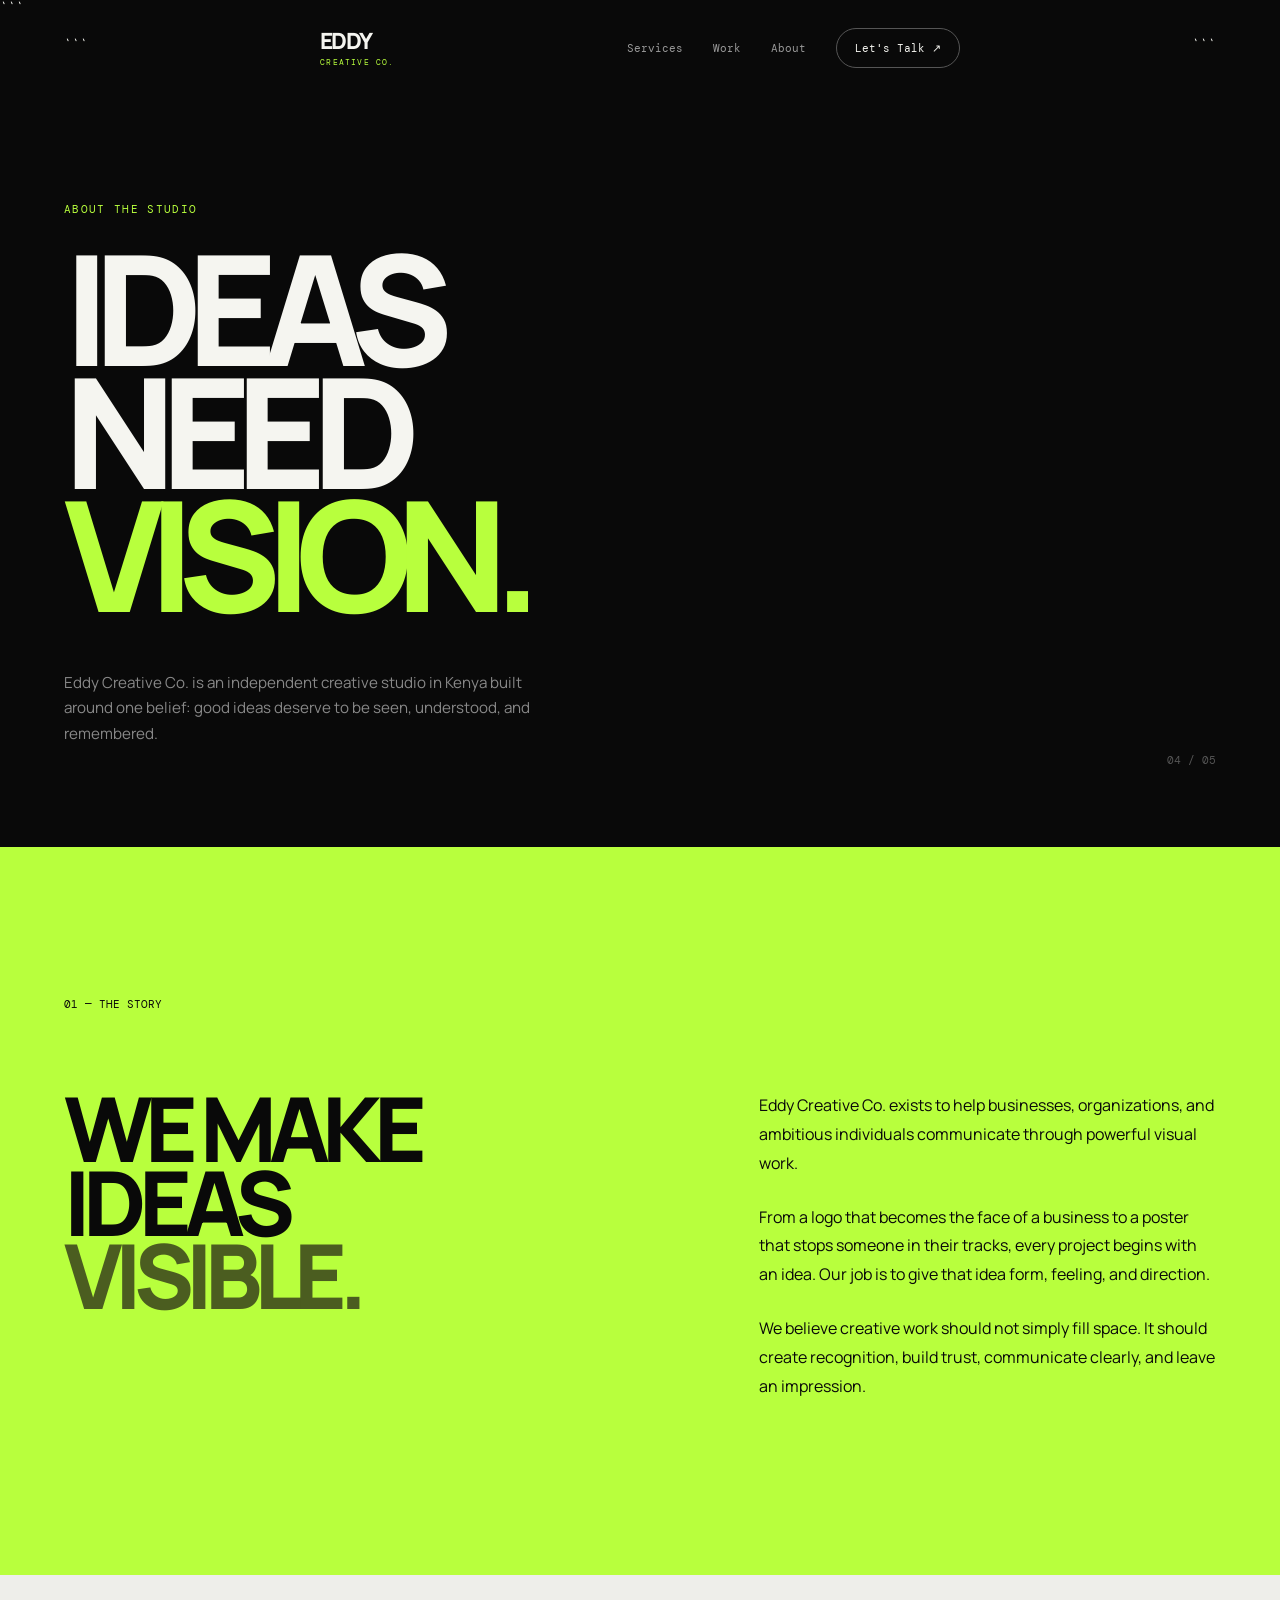
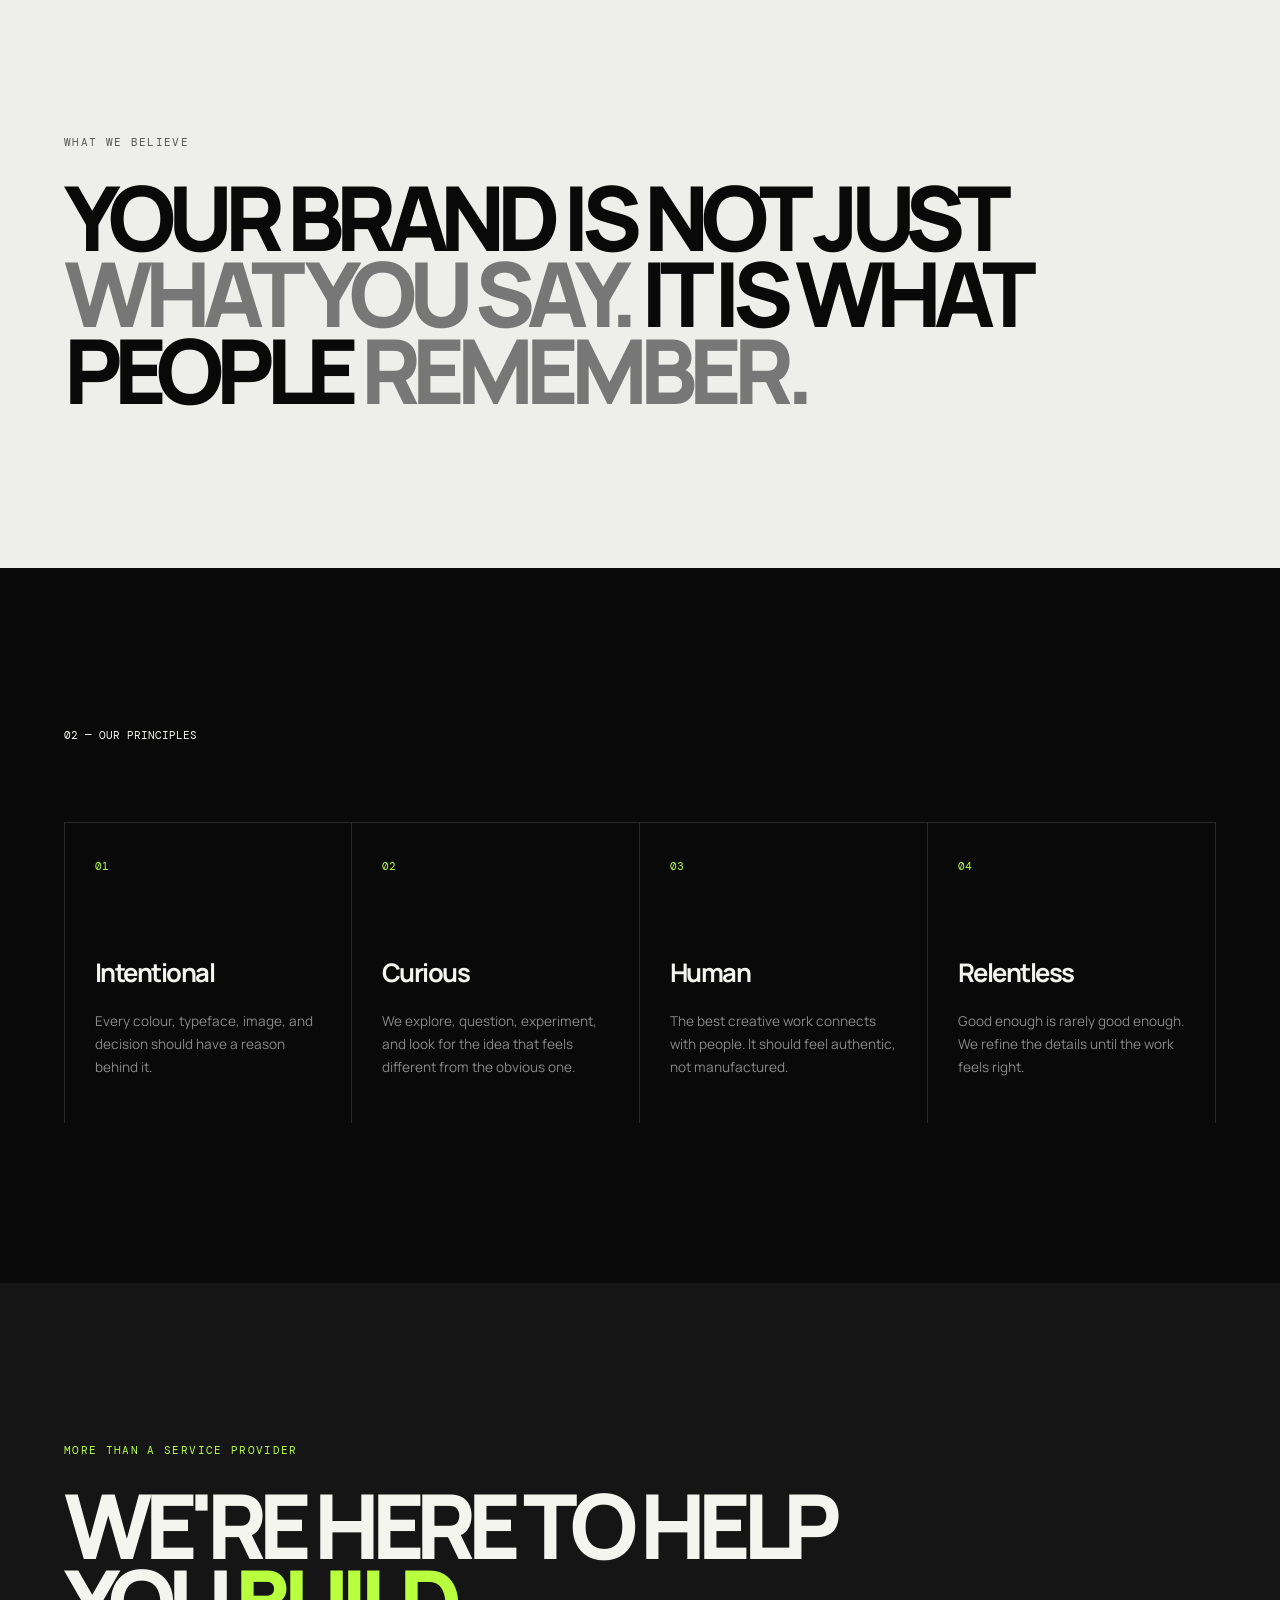
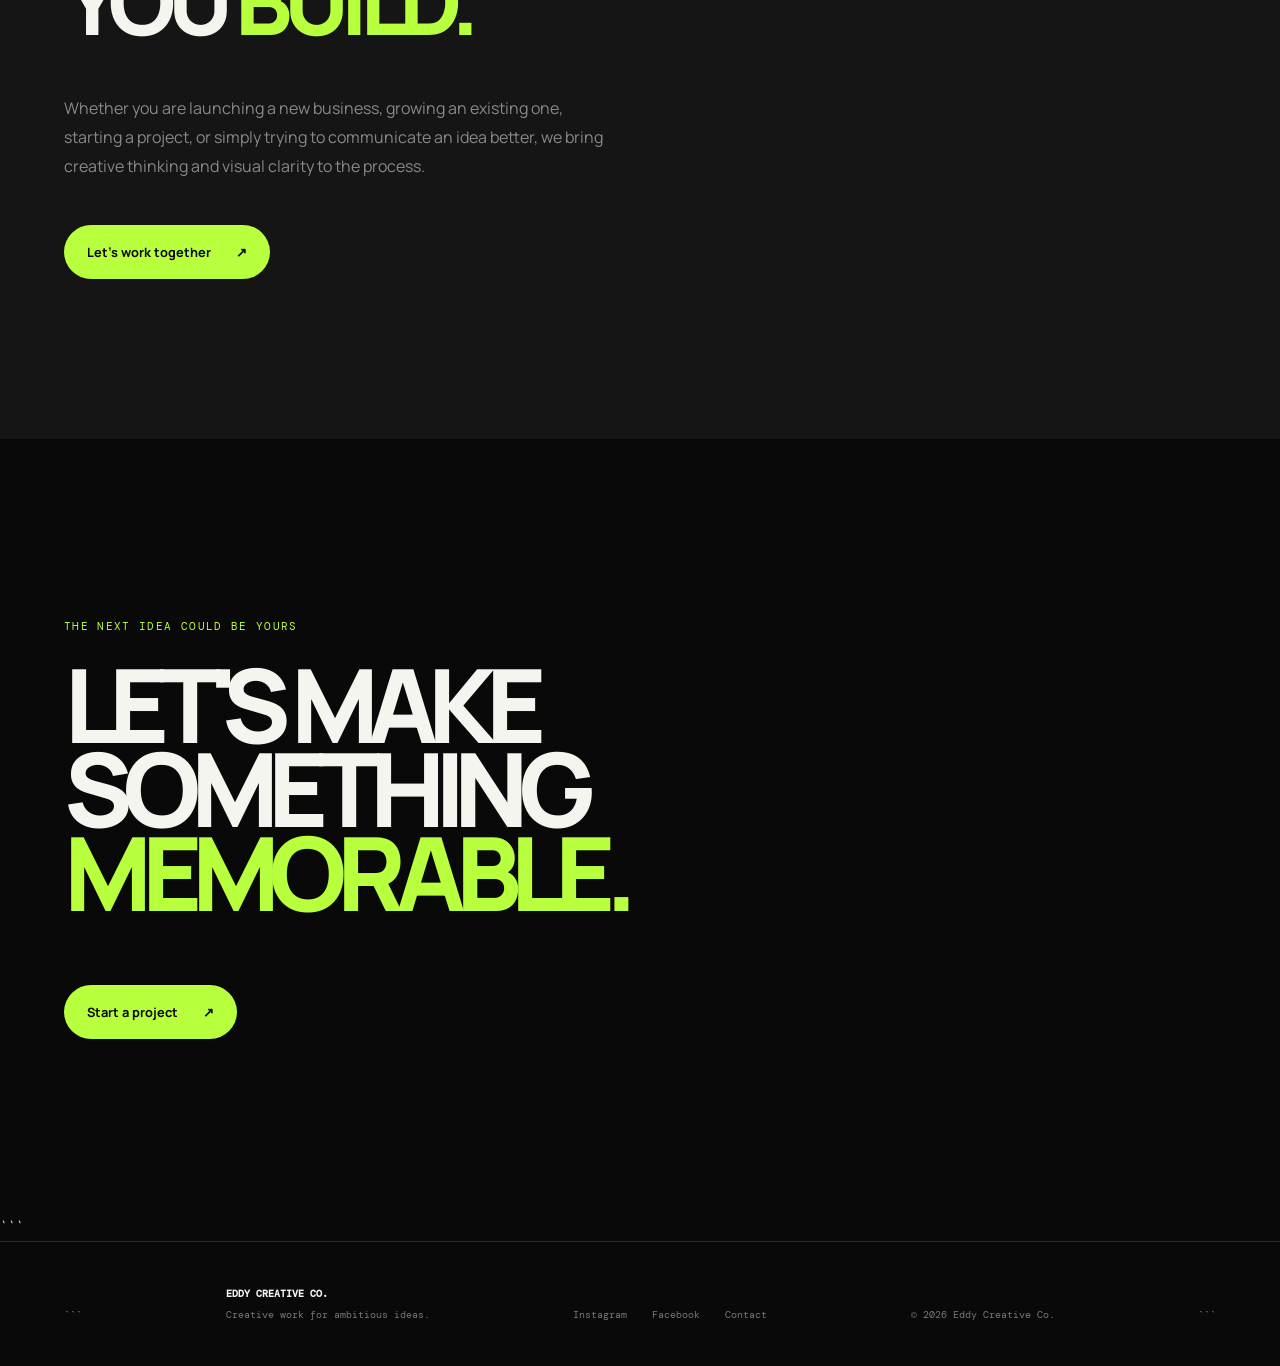
==== commit b55340b7: "Update about.html" ====
--- a/about.html
+++ b/about.html
@@ -5,12 +5,7 @@
 <head>
 
   <meta charset="UTF-8">
-
-<meta
-name="viewport"
-content="width=device-width, initial-scale=1.0"
-
->
+  <meta name="viewport" content="width=device-width, initial-scale=1.0">
 
   <!-- Google Search Console Verification -->
 
@@ -23,18 +18,18 @@
   <!-- SEO -->
 
   <title>
-    About Eddy Creative Co. | Independent Creative Studio in Kenya
+    About Eddy Creative Co. | Creative Studio in Kenya
   </title>
 
 <meta
 name="description"
-content="Learn about Eddy Creative Co., an independent creative studio helping businesses, organisations and ambitious individuals turn ideas into memorable visual experiences through design, branding and digital creativity."
+content="Learn about Eddy Creative Co., an independent creative studio in Kenya helping businesses, brands and organizations build memorable identities through graphic design, branding, photography, videography and digital experiences."
 
 >
 
 <meta
 name="keywords"
-content="about Eddy Creative Co, creative studio Kenya, graphic design studio Kenya, branding studio, independent creative studio, Eddy Hope"
+content="about Eddy Creative Co, creative studio Kenya, graphic designer Kenya, branding designer Kenya, photography Kenya, videography Kenya, creative agency Kenya, Eddy Hope"
 
 >
 
@@ -55,13 +50,13 @@
 
 <meta
 property="og:title"
-content="About Eddy Creative Co. | Independent Creative Studio"
+content="About Eddy Creative Co. | Creative Studio in Kenya"
 
 >
 
 <meta
 property="og:description"
-content="Eddy Creative Co. helps businesses, organisations and ambitious individuals turn ideas into memorable visual experiences."
+content="Eddy Creative Co. is an independent creative studio helping businesses, brands and organizations turn ideas into memorable visual experiences."
 
 >
 
@@ -77,7 +72,13 @@
 
 >
 
-  <!-- Twitter / Social Sharing -->
+<meta
+property="og:site_name"
+content="Eddy Creative Co."
+
+>
+
+  <!-- Twitter / X Sharing -->
 
 <meta
 name="twitter:card"
@@ -87,36 +88,58 @@
 
 <meta
 name="twitter:title"
-content="About Eddy Creative Co. | Creative Studio"
+content="About Eddy Creative Co. | Creative Studio in Kenya"
 
 >
 
 <meta
 name="twitter:description"
-content="Discover the story, principles and creative thinking behind Eddy Creative Co."
-
->
-
-  <!-- Creative Studio Structured Data -->
+content="Discover the story, values and creative thinking behind Eddy Creative Co."
+
+>
+
+  <!-- Structured Data -->
 
   <script type="application/ld+json">
 
   {
     "@context": "https://schema.org",
 
-    "@type": "Organization",
-
-    "name": "Eddy Creative Co.",
-
-    "url": "https://eddy-creative-co.vercel.app/",
-
-    "description": "An independent creative studio helping businesses, organisations and ambitious individuals turn ideas into memorable visual experiences.",
-
-    "areaServed": "Kenya",
-
-    "sameAs": [
-      "https://www.instagram.com/eddyhopez1"
-    ]
+    "@type": "AboutPage",
+
+    "name": "About Eddy Creative Co.",
+
+    "url": "https://eddy-creative-co.vercel.app/about.html",
+
+    "description": "Learn about Eddy Creative Co., an independent creative studio in Kenya helping businesses, brands and organizations build memorable visual identities and creative experiences.",
+
+    "mainEntity": {
+
+      "@type": "ProfessionalService",
+
+      "name": "Eddy Creative Co.",
+
+      "url": "https://eddy-creative-co.vercel.app/",
+
+      "description": "Eddy Creative Co. provides graphic design, branding, photography, videography and digital experiences for businesses, brands and organizations.",
+
+      "telephone": "+254704278052",
+
+      "areaServed": {
+
+        "@type": "Country",
+
+        "name": "Kenya"
+
+      },
+
+      "sameAs": [
+
+        "https://www.instagram.com/eddyhopez1"
+
+      ]
+
+    }
 
   }
 
@@ -147,7 +170,6 @@
     EDDY
   </strong>
 
-
   <span>
     CREATIVE CO.
   </span>
@@ -237,6 +259,7 @@
 ```
 <!-- ABOUT HERO -->
 
+
 <section class="about-hero">
 
 
@@ -247,9 +270,9 @@
 
   <h1>
 
-    IDEAS<br />
-
-    NEED<br />
+    IDEAS<br>
+
+    NEED<br>
 
     <span>
       VISION.
@@ -260,8 +283,9 @@
 
   <p class="about-intro">
 
-    Eddy Creative Co. is an independent creative studio built around one
-    belief: good ideas deserve to be seen, understood, and remembered.
+    Eddy Creative Co. is an independent creative studio in Kenya built
+    around one belief: good ideas deserve to be seen, understood, and
+    remembered.
 
   </p>
 
@@ -276,6 +300,7 @@
 
 <!-- STORY -->
 
+
 <section class="about-story">
 
 
@@ -289,9 +314,9 @@
 
     <h2>
 
-      WE MAKE<br />
-
-      IDEAS<br />
+      WE MAKE<br>
+
+      IDEAS<br>
 
       <span>
         VISIBLE.
@@ -323,8 +348,8 @@
       <p>
 
         We believe creative work should not simply fill space. It should
-        create recognition, build trust, communicate clearly, and leave an
-        impression.
+        create recognition, build trust, communicate clearly, and leave
+        an impression.
 
       </p>
 
@@ -339,6 +364,7 @@
 
 
 <!-- BELIEF -->
+
 
 <section class="about-belief">
 
@@ -370,6 +396,7 @@
 
 <!-- VALUES -->
 
+
 <section class="values-section">
 
 
@@ -420,8 +447,8 @@
 
       <p>
 
-        We explore, question, experiment, and look for the idea that feels
-        different from the obvious one.
+        We explore, question, experiment, and look for the idea that
+        feels different from the obvious one.
 
       </p>
 
@@ -468,8 +495,8 @@
 
       <p>
 
-        Good enough is rarely good enough. We refine the details until the
-        work feels right.
+        Good enough is rarely good enough. We refine the details until
+        the work feels right.
 
       </p>
 
@@ -485,6 +512,7 @@
 
 <!-- CREATIVE PARTNER -->
 
+
 <section class="about-partner">
 
 
@@ -492,7 +520,9 @@
 
 
     <p class="eyebrow">
+
       More than a service provider
+
     </p>
 
 
@@ -538,19 +568,22 @@
 
 <!-- CTA -->
 
+
 <section class="work-cta">
 
 
   <p class="eyebrow">
+
     The next idea could be yours
+
   </p>
 
 
   <h2>
 
-    LET'S MAKE<br />
-
-    SOMETHING<br />
+    LET'S MAKE<br>
+
+    SOMETHING<br>
 
     <span>
       MEMORABLE.
